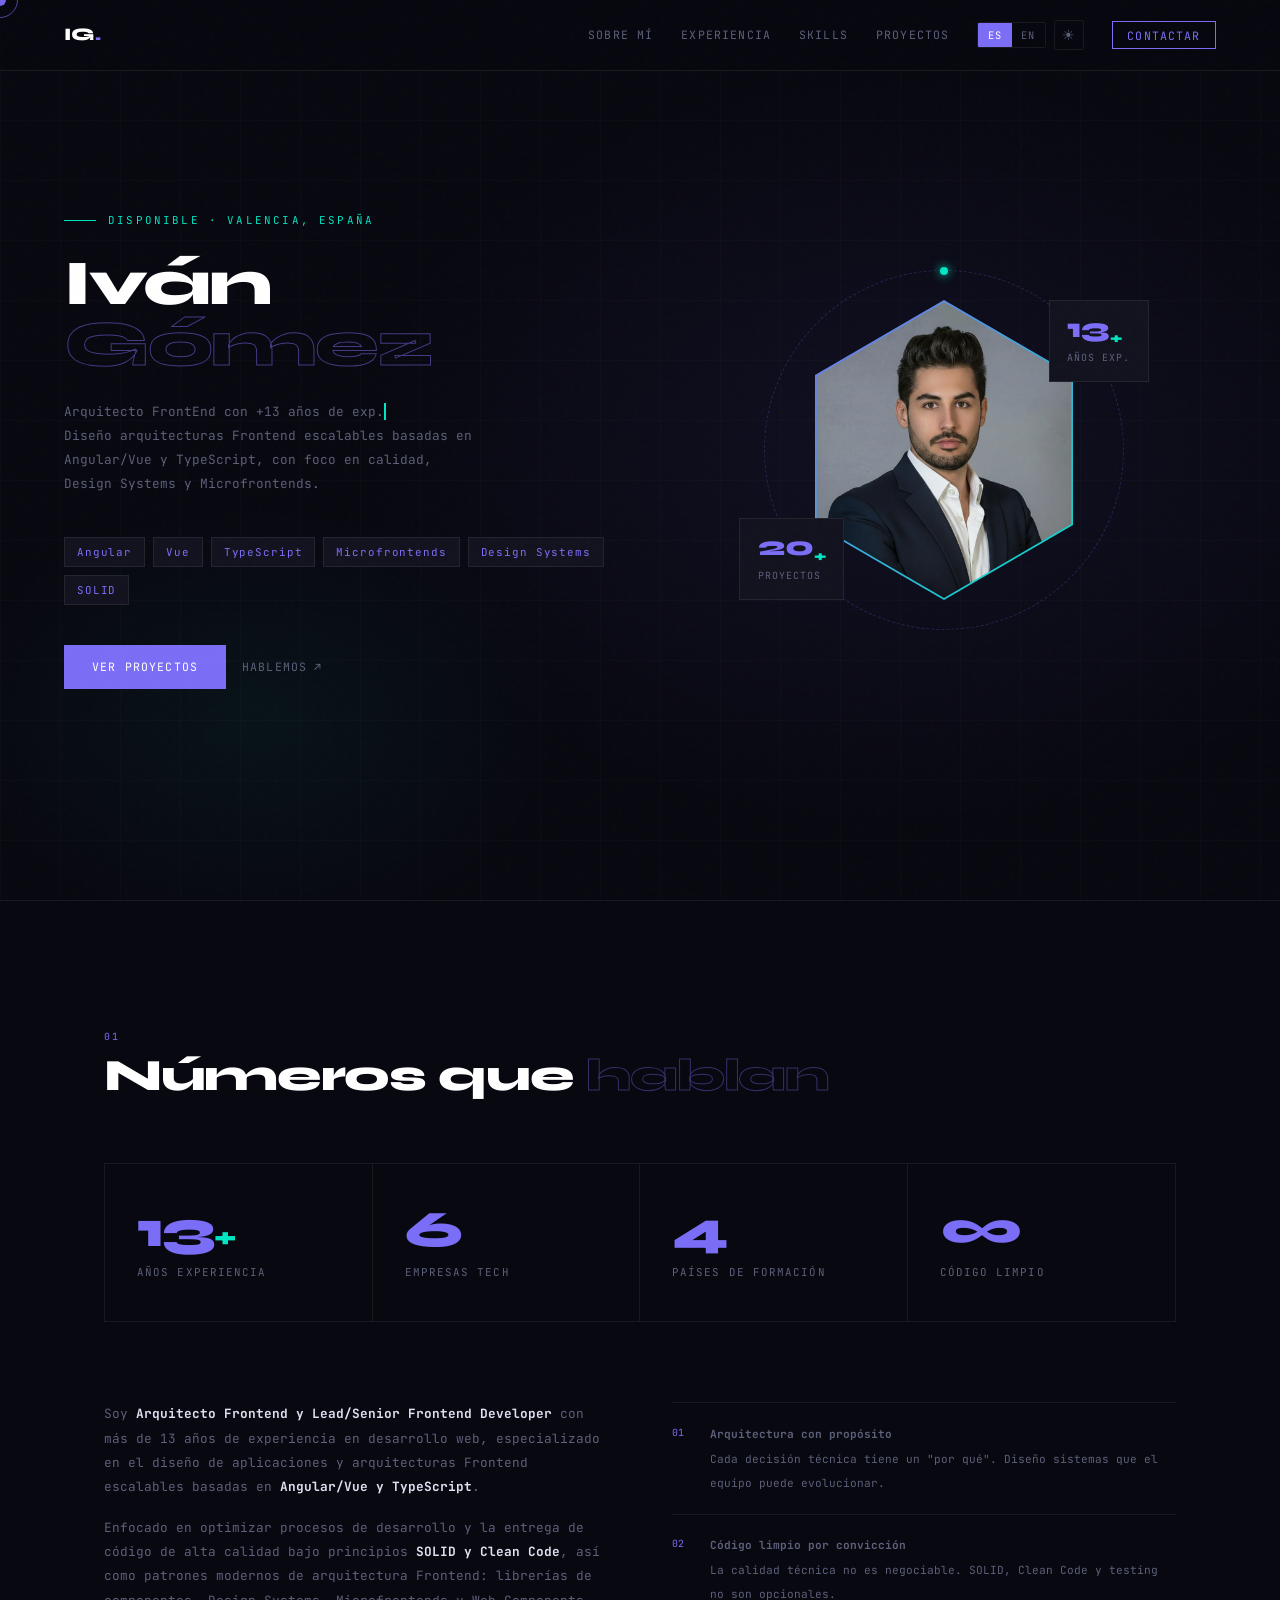
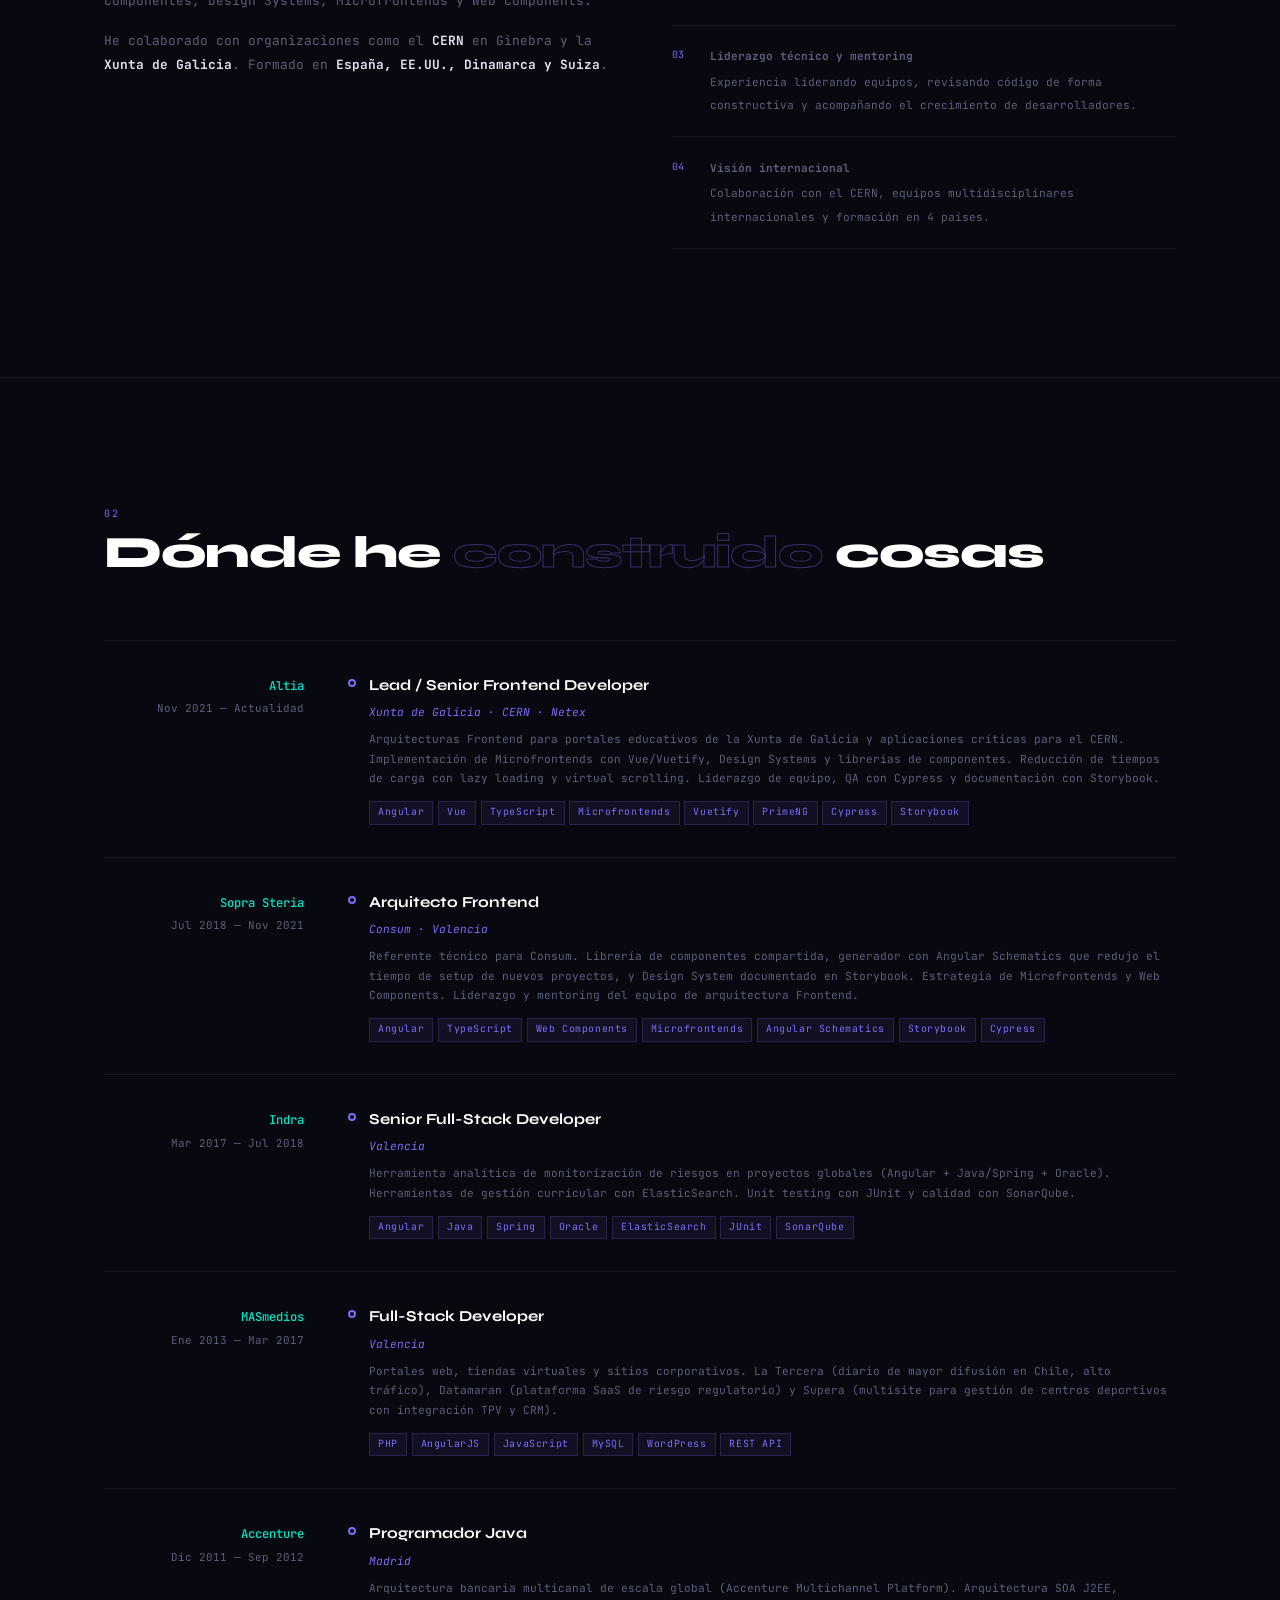
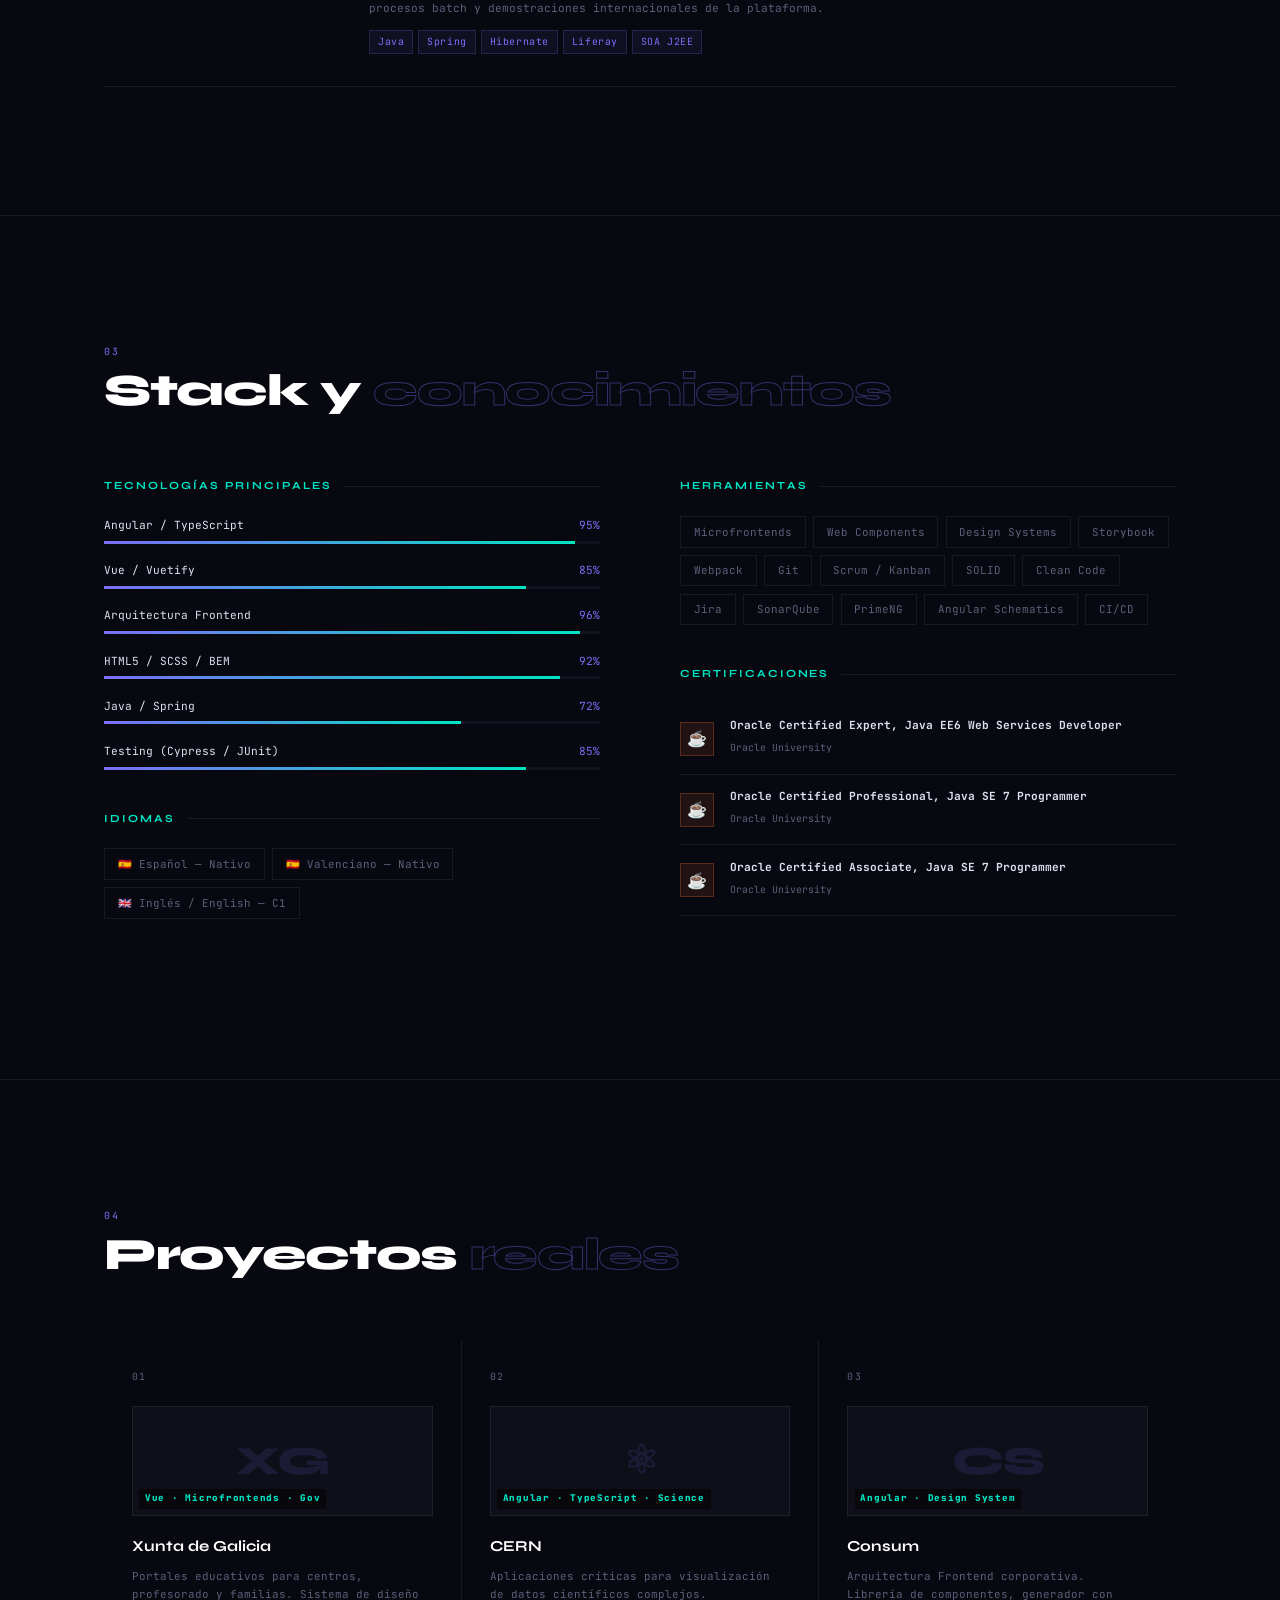
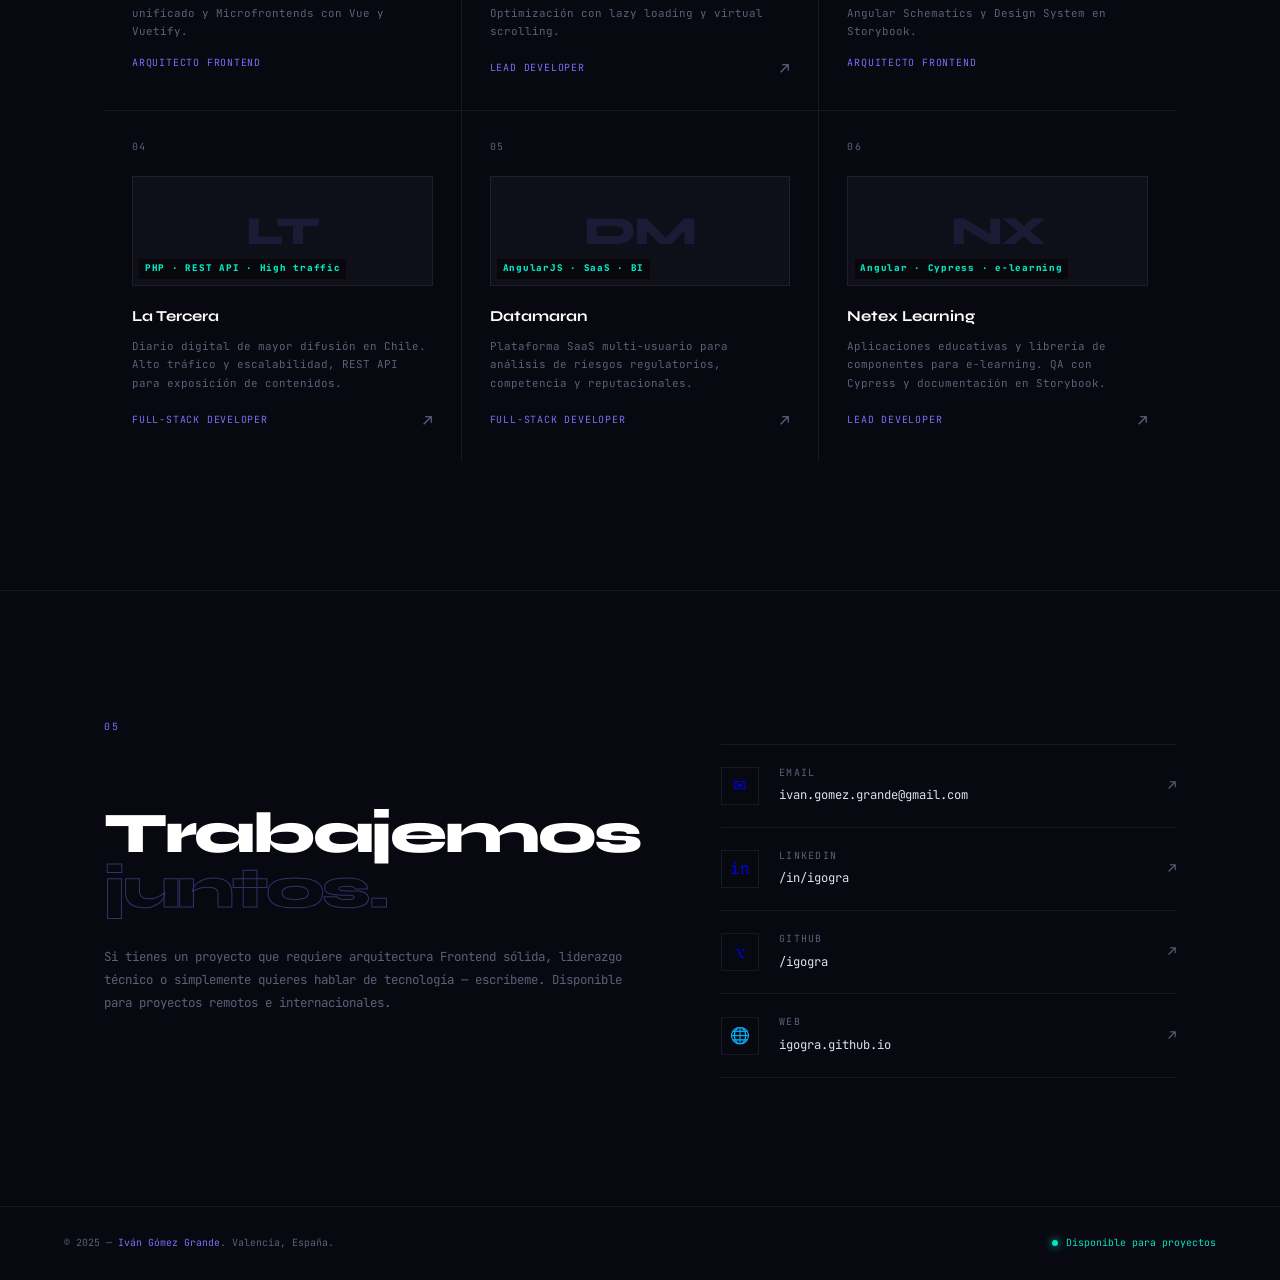
==== index-final.html @ 22bde929 "Anade nueva version" ====
<!DOCTYPE html>
<html lang="es">
<head>
<meta charset="UTF-8">
<meta name="viewport" content="width=device-width, initial-scale=1.0">
<title>Iván Gómez Grande — Arquitecto FrontEnd</title>
<link rel="preconnect" href="https://fonts.googleapis.com">
<link href="https://fonts.googleapis.com/css2?family=Syne:wght@400;600;700;800&family=JetBrains+Mono:wght@300;400;500&display=swap" rel="stylesheet">
<style>
/* ── VARIABLES ──────────────────────────────────── */
:root {
  --bg: #080810; --bg2: #0f0f1a; --surface: #13131f;
  --border: rgba(255,255,255,0.07);
  --accent: #7b6ef6; --accent2: #00e5c3;
  --text: #dde1f0; --muted: #5c607a; --bright: #ffffff;
  --nav-bg: rgba(8,8,16,0.8);
}
body.light {
  --bg: #f2f2f7; --bg2: #e8e8f0; --surface: #ffffff;
  --border: rgba(0,0,0,0.09);
  --accent: #5a4fcf; --accent2: #009e8c;
  --text: #1a1a2e; --muted: #8888aa; --bright: #0d0d1a;
  --nav-bg: rgba(242,242,247,0.9);
}

/* ── RESET ──────────────────────────────────────── */
*, *::before, *::after { box-sizing: border-box; margin: 0; padding: 0; }
html { scroll-behavior: smooth; }
body {
  background: var(--bg); color: var(--text);
  font-family: 'JetBrains Mono', monospace;
  font-size: 14px; line-height: 1.7;
  overflow-x: hidden; cursor: none;
  transition: background 0.35s ease, color 0.35s ease;
}

/* ── CURSOR ─────────────────────────────────────── */
.cursor {
  width: 12px; height: 12px; background: var(--accent);
  border-radius: 50%; position: fixed; top: 0; left: 0;
  pointer-events: none; z-index: 9999;
  transform: translate(-50%, -50%);
  transition: width 0.15s, height 0.15s, background 0.2s;
  mix-blend-mode: difference;
}
.cursor-ring {
  width: 36px; height: 36px;
  border: 1.5px solid rgba(123,110,246,0.6);
  border-radius: 50%; position: fixed; top: 0; left: 0;
  pointer-events: none; z-index: 9998;
  transform: translate(-50%, -50%);
  transition: width 0.2s, height 0.2s, border-color 0.2s;
}
@media (hover: none) {
  .cursor, .cursor-ring { display: none; }
  body { cursor: auto; }
}

/* ── NOISE OVERLAY ──────────────────────────────── */
body::before {
  content: ''; position: fixed; inset: 0; pointer-events: none; z-index: 500; opacity: 0.35;
  background-image: url("data:image/svg+xml,%3Csvg viewBox='0 0 200 200' xmlns='http://www.w3.org/2000/svg'%3E%3Cfilter id='n'%3E%3CfeTurbulence type='fractalNoise' baseFrequency='0.85' numOctaves='4' stitchTiles='stitch'/%3E%3C/filter%3E%3Crect width='100%25' height='100%25' filter='url(%23n)' opacity='0.04'/%3E%3C/svg%3E");
}
body.light::before { opacity: 0.1; }

/* ── NAV ────────────────────────────────────────── */
nav {
  position: fixed; top: 0; left: 0; right: 0; z-index: 200;
  display: flex; justify-content: space-between; align-items: center;
  padding: 1.25rem 4rem;
  backdrop-filter: blur(20px);
  border-bottom: 1px solid var(--border);
  background: var(--nav-bg);
  transition: background 0.35s;
}
.nav-logo {
  font-family: 'Syne', sans-serif; font-weight: 800;
  font-size: 1.1rem; color: var(--bright); text-decoration: none;
}
.nav-logo span { color: var(--accent); }
.nav-links {
  display: flex; gap: 1.75rem; list-style: none; align-items: center;
}
.nav-links a {
  color: var(--muted); text-decoration: none;
  font-size: 0.72rem; letter-spacing: 0.1em; text-transform: uppercase;
  transition: color 0.2s;
}
.nav-links a:hover { color: var(--accent2); }
.nav-cta {
  border: 1px solid var(--accent) !important;
  color: var(--accent) !important;
  padding: 0.35rem 0.9rem;
  transition: background 0.2s, color 0.2s !important;
}
.nav-cta:hover { background: var(--accent); color: var(--bg) !important; }

/* Lang + Theme controls */
.nav-controls { display: flex; align-items: center; gap: 0.5rem; }
.lang-switcher { display: flex; border: 1px solid var(--border); border-radius: 2px; overflow: hidden; }
.lang-btn {
  background: transparent; border: none;
  color: var(--muted); padding: 0.3rem 0.6rem;
  font-family: 'JetBrains Mono', monospace; font-size: 0.65rem;
  letter-spacing: 0.1em; cursor: none; text-transform: uppercase;
  transition: background 0.2s, color 0.2s;
}
.lang-btn.active { background: var(--accent); color: #fff; }
.lang-btn:not(.active):hover { background: var(--surface); color: var(--text); }
.theme-btn {
  background: transparent; border: 1px solid var(--border);
  color: var(--muted); width: 30px; height: 30px; border-radius: 2px;
  cursor: none; font-size: 0.85rem;
  display: flex; align-items: center; justify-content: center;
  transition: border-color 0.2s, color 0.2s, background 0.2s;
}
.theme-btn:hover { border-color: var(--accent); color: var(--accent); }

/* Mobile hamburger */
.hamburger {
  display: none; flex-direction: column; gap: 5px;
  background: none; border: none; cursor: none; padding: 4px;
}
.hamburger span {
  display: block; width: 22px; height: 2px;
  background: var(--text); transition: transform 0.3s, opacity 0.3s;
}
.hamburger.open span:nth-child(1) { transform: translateY(7px) rotate(45deg); }
.hamburger.open span:nth-child(2) { opacity: 0; }
.hamburger.open span:nth-child(3) { transform: translateY(-7px) rotate(-45deg); }

/* Mobile nav drawer */
.mobile-nav {
  display: none; position: fixed;
  top: 61px; left: 0; right: 0;
  background: var(--bg); border-bottom: 1px solid var(--border);
  padding: 1.5rem; flex-direction: column; gap: 0;
  z-index: 199; backdrop-filter: blur(20px);
  transition: background 0.35s;
}
.mobile-nav.open { display: flex; }
.mobile-nav a {
  color: var(--text); text-decoration: none;
  font-size: 0.8rem; letter-spacing: 0.1em; text-transform: uppercase;
  padding: 1rem 0; border-bottom: 1px solid var(--border);
  display: flex; justify-content: space-between;
}
.mobile-nav a::after { content: '→'; color: var(--accent); }
.mobile-nav-foot { display: flex; gap: 0.75rem; align-items: center; padding-top: 1rem; }

/* ── i18n ───────────────────────────────────────── */
[data-lang] { display: none; }
[data-lang].active { display: inline; }
[data-lang-block] { display: none; }
[data-lang-block].active { display: block; }

/* ── HERO ───────────────────────────────────────── */
#home {
  min-height: 100vh; display: flex; align-items: center;
  padding: 0 4rem; position: relative; overflow: hidden;
}
.hero-bg {
  position: absolute; inset: 0;
  background:
    radial-gradient(ellipse 60% 60% at 70% 50%, rgba(123,110,246,0.08) 0%, transparent 70%),
    radial-gradient(ellipse 40% 40% at 20% 80%, rgba(0,229,195,0.05) 0%, transparent 60%);
  transition: background 0.35s;
}
body.light .hero-bg {
  background:
    radial-gradient(ellipse 60% 60% at 70% 50%, rgba(90,79,207,0.07) 0%, transparent 70%),
    radial-gradient(ellipse 40% 40% at 20% 80%, rgba(0,158,140,0.05) 0%, transparent 60%);
}
.hero-grid-lines {
  position: absolute; inset: 0;
  background-image:
    linear-gradient(rgba(255,255,255,0.015) 1px, transparent 1px),
    linear-gradient(90deg, rgba(255,255,255,0.015) 1px, transparent 1px);
  background-size: 60px 60px;
}
body.light .hero-grid-lines {
  background-image:
    linear-gradient(rgba(0,0,0,0.04) 1px, transparent 1px),
    linear-gradient(90deg, rgba(0,0,0,0.04) 1px, transparent 1px);
}
.hero-grid {
  display: grid; grid-template-columns: 1fr 1fr;
  gap: 4rem; align-items: center;
  max-width: 1200px; margin: 0 auto; width: 100%;
  position: relative; z-index: 1;
}
.hero-label {
  font-size: 0.68rem; letter-spacing: 0.2em; text-transform: uppercase;
  color: var(--accent2); margin-bottom: 1.5rem;
  display: flex; align-items: center; gap: 0.75rem;
}
.hero-label::before { content: ''; width: 2rem; height: 1px; background: var(--accent2); }
.hero-title {
  font-family: 'Syne', sans-serif; font-weight: 800;
  font-size: clamp(3rem, 5vw, 5rem);
  line-height: 0.95; color: var(--bright);
  letter-spacing: -0.03em; margin-bottom: 1.5rem;
}
.hero-title .outline {
  display: block; color: transparent;
  -webkit-text-stroke: 1px rgba(123,110,246,0.5);
}
body.light .hero-title .outline { -webkit-text-stroke: 1px rgba(90,79,207,0.4); }
.hero-desc {
  color: var(--muted); font-size: 0.8rem;
  max-width: 420px; line-height: 1.9; margin-bottom: 2.5rem;
}
.hero-tags { display: flex; flex-wrap: wrap; gap: 0.5rem; margin-bottom: 2.5rem; }
.tag {
  background: var(--surface); border: 1px solid var(--border);
  color: var(--accent); padding: 0.3rem 0.75rem;
  font-size: 0.68rem; letter-spacing: 0.08em;
  transition: background 0.35s, border-color 0.35s;
}
.hero-actions { display: flex; gap: 1rem; align-items: center; }
.btn-primary {
  background: var(--accent); color: #fff;
  padding: 0.75rem 1.75rem;
  font-family: 'JetBrains Mono', monospace; font-size: 0.72rem;
  letter-spacing: 0.1em; text-transform: uppercase;
  border: none; cursor: none; text-decoration: none;
  display: inline-block; transition: background 0.2s, transform 0.15s;
}
.btn-primary:hover { background: var(--accent2); transform: translateY(-2px); }
.btn-ghost {
  color: var(--muted); font-size: 0.72rem; text-decoration: none;
  letter-spacing: 0.1em; text-transform: uppercase;
  display: flex; align-items: center; gap: 0.4rem;
  transition: color 0.2s;
}
.btn-ghost::after { content: '↗'; }
.btn-ghost:hover { color: var(--text); }

/* Hero photo */
.hero-visual { position: relative; display: flex; justify-content: center; align-items: center; }
.hero-photo-wrap { position: relative; width: 300px; height: 300px; }
.hex-clip {
  width: 100%; height: 100%;
  clip-path: polygon(50% 0%, 93% 25%, 93% 75%, 50% 100%, 7% 75%, 7% 25%);
  background: linear-gradient(135deg, var(--accent), var(--accent2)); padding: 2px;
}
.hex-inner {
  width: 100%; height: 100%;
  clip-path: polygon(50% 0%, 93% 25%, 93% 75%, 50% 100%, 7% 75%, 7% 25%);
  overflow: hidden;
}
.hex-inner img { width: 100%; height: 100%; object-fit: cover; object-position: top center; }
.hero-orbit {
  position: absolute; inset: -30px;
  border: 1px dashed rgba(123,110,246,0.25); border-radius: 50%;
  animation: spin 20s linear infinite;
}
.hero-orbit-dot {
  position: absolute; width: 8px; height: 8px;
  background: var(--accent2); border-radius: 50%;
  top: -4px; left: 50%; transform: translateX(-50%);
  box-shadow: 0 0 10px var(--accent2);
}
.stats-float {
  position: absolute; background: var(--surface);
  border: 1px solid var(--border); padding: 0.9rem 1.1rem;
  backdrop-filter: blur(10px); transition: background 0.35s, border-color 0.35s;
}
.stats-float.tr { top: 0; right: -55px; }
.stats-float.bl { bottom: 0; left: -55px; }
.stats-float .num {
  font-family: 'Syne', sans-serif; font-size: 1.7rem;
  font-weight: 800; color: var(--accent); line-height: 1;
}
.stats-float .num sub { font-size: 1rem; color: var(--accent2); }
.stats-float .lbl {
  font-size: 0.62rem; color: var(--muted);
  text-transform: uppercase; letter-spacing: 0.1em; margin-top: 0.2rem;
}

/* ── SECTIONS ───────────────────────────────────── */
.section-wrap { padding: 8rem 4rem; max-width: 1200px; margin: 0 auto; }
.section-border { border-top: 1px solid var(--border); }
.section-label {
  font-size: 0.62rem; letter-spacing: 0.25em;
  text-transform: uppercase; color: var(--accent); margin-bottom: 0.5rem;
}
.section-title {
  font-family: 'Syne', sans-serif;
  font-size: clamp(1.8rem, 4vw, 2.8rem);
  font-weight: 800; color: var(--bright);
  letter-spacing: -0.03em; line-height: 1; margin-bottom: 4rem;
}
.section-title em {
  font-style: normal; color: transparent;
  -webkit-text-stroke: 1px rgba(123,110,246,0.4);
}
body.light .section-title em { -webkit-text-stroke: 1px rgba(90,79,207,0.35); }

/* ── STATS ROW ──────────────────────────────────── */
.stats-grid {
  display: grid; grid-template-columns: repeat(4,1fr);
  border: 1px solid var(--border); margin-bottom: 5rem;
}
.stat-cell {
  padding: 2.5rem 2rem; border-right: 1px solid var(--border);
  position: relative; overflow: hidden; transition: background 0.2s;
}
.stat-cell:last-child { border-right: none; }
.stat-cell::after {
  content: ''; position: absolute;
  bottom: 0; left: 0; right: 0; height: 2px;
  background: linear-gradient(90deg, var(--accent), var(--accent2));
  transform: scaleX(0); transform-origin: left; transition: transform 0.4s;
}
.stat-cell:hover { background: var(--surface); }
.stat-cell:hover::after { transform: scaleX(1); }
.stat-num {
  font-family: 'Syne', sans-serif; font-size: 3.2rem;
  font-weight: 800; color: var(--accent); line-height: 1; letter-spacing: -0.04em;
}
.stat-num sub { font-size: 1.8rem; color: var(--accent2); vertical-align: baseline; }
.stat-desc { font-size: 0.68rem; color: var(--muted); text-transform: uppercase; letter-spacing: 0.1em; margin-top: 0.5rem; }

/* ── ABOUT ──────────────────────────────────────── */
.about-grid { display: grid; grid-template-columns: 1fr 1fr; gap: 4rem; }
.about-text { color: var(--muted); line-height: 1.9; font-size: 0.8rem; }
.about-text strong { color: var(--text); }
.about-text p { margin-bottom: 1rem; }
.values-list { display: flex; flex-direction: column; }
.value-item {
  display: flex; gap: 1rem; padding: 1.2rem 0;
  border-bottom: 1px solid var(--border);
}
.value-item:first-child { border-top: 1px solid var(--border); }
.value-num { font-size: 0.62rem; color: var(--accent); min-width: 22px; padding-top: 2px; }
.value-content strong { display: block; color: var(--text); font-size: 0.78rem; margin-bottom: 0.2rem; }
.value-content span { color: var(--muted); font-size: 0.7rem; line-height: 1.6; }

/* ── TIMELINE ───────────────────────────────────── */
.timeline { display: flex; flex-direction: column; }
.timeline-item {
  display: grid; grid-template-columns: 200px 1px 1fr;
  gap: 0 2rem; padding: 2rem 0; border-bottom: 1px solid var(--border);
}
.timeline-item:first-child { border-top: 1px solid var(--border); }
.tl-date { font-size: 0.68rem; color: var(--muted); text-align: right; padding-top: 3px; }
.tl-date .company { display: block; color: var(--accent2); font-size: 0.76rem; font-weight: 500; margin-bottom: 0.2rem; }
.tl-sep { background: var(--border); position: relative; margin: 0 1rem; }
.tl-sep::before {
  content: ''; width: 8px; height: 8px;
  background: var(--bg); border: 2px solid var(--accent); border-radius: 50%;
  position: absolute; top: 6px; left: 50%; transform: translateX(-50%);
}
.tl-role { font-family: 'Syne', sans-serif; font-size: 0.95rem; font-weight: 700; color: var(--bright); margin-bottom: 0.3rem; }
.tl-sub { font-size: 0.7rem; color: var(--accent); margin-bottom: 0.5rem; font-style: italic; }
.tl-desc { font-size: 0.7rem; color: var(--muted); line-height: 1.75; }
.tl-tech { display: flex; flex-wrap: wrap; gap: 0.3rem; margin-top: 0.75rem; }
.tl-tag {
  background: rgba(123,110,246,0.08); border: 1px solid rgba(123,110,246,0.2);
  color: var(--accent); padding: 0.15rem 0.5rem;
  font-size: 0.62rem; letter-spacing: 0.06em;
}
body.light .tl-tag { background: rgba(90,79,207,0.06); border-color: rgba(90,79,207,0.2); }

/* ── SKILLS ─────────────────────────────────────── */
.skills-layout { display: grid; grid-template-columns: 1fr 1fr; gap: 5rem; }
.skill-cat {
  font-family: 'Syne', sans-serif; font-size: 0.68rem; font-weight: 700;
  color: var(--accent2); letter-spacing: 0.18em; text-transform: uppercase;
  margin-bottom: 1.25rem; display: flex; align-items: center; gap: 0.75rem;
}
.skill-cat::after { content: ''; flex: 1; height: 1px; background: var(--border); }
.skill-bar-list { display: flex; flex-direction: column; gap: 1.1rem; margin-bottom: 2.5rem; }
.skill-row-head { display: flex; justify-content: space-between; margin-bottom: 0.35rem; font-size: 0.7rem; }
.skill-row-head .nm { color: var(--text); }
.skill-row-head .pc { color: var(--accent); }
.skill-track { height: 3px; background: var(--surface); }
.skill-fill {
  height: 100%; background: linear-gradient(90deg, var(--accent), var(--accent2));
  transform-origin: left; animation: growBar 1.2s ease both;
}
@keyframes growBar { from { transform: scaleX(0); } to { transform: scaleX(1); } }
.chips { display: flex; flex-wrap: wrap; gap: 0.45rem; margin-bottom: 2rem; }
.chip {
  border: 1px solid var(--border); color: var(--muted);
  padding: 0.35rem 0.8rem; font-size: 0.68rem;
  cursor: default; transition: border-color 0.2s, color 0.2s, background 0.2s;
}
.chip:hover { border-color: var(--accent); color: var(--accent); background: rgba(123,110,246,0.05); }
.certs-list { display: flex; flex-direction: column; }
.cert-item { display: flex; align-items: center; gap: 1rem; padding: 0.9rem 0; border-bottom: 1px solid var(--border); }
.cert-icon {
  width: 34px; height: 34px; flex-shrink: 0;
  background: rgba(255,120,50,0.1); border: 1px solid rgba(255,120,50,0.25);
  display: flex; align-items: center; justify-content: center; font-size: 1rem;
}
.cert-text strong { display: block; color: var(--text); font-size: 0.7rem; line-height: 1.4; margin-bottom: 0.1rem; }
.cert-text span { color: var(--muted); font-size: 0.62rem; }

/* ── PROJECTS ───────────────────────────────────── */
.projects-grid { display: grid; grid-template-columns: repeat(3,1fr); gap: 1px; background: var(--border); }
.project-card {
  background: var(--bg); padding: 1.75rem;
  position: relative; overflow: hidden; transition: background 0.2s;
  cursor: default;
}
.project-card::before {
  content: ''; position: absolute;
  top: 0; left: 0; right: 0; height: 2px;
  background: linear-gradient(90deg, var(--accent), var(--accent2));
  transform: scaleX(0); transform-origin: left; transition: transform 0.4s;
}
.project-card:hover { background: var(--surface); }
.project-card:hover::before { transform: scaleX(1); }
.project-num { font-size: 0.62rem; color: var(--muted); letter-spacing: 0.15em; margin-bottom: 1.25rem; }
.project-thumb {
  width: 100%; height: 110px;
  background: var(--bg2); border: 1px solid var(--border);
  margin-bottom: 1.1rem; position: relative; overflow: hidden;
  display: flex; align-items: center; justify-content: center;
  font-family: 'Syne', sans-serif; font-size: 2.5rem;
  font-weight: 800; color: rgba(123,110,246,0.12); letter-spacing: -0.05em;
  transition: background 0.35s, border-color 0.35s;
}
body.light .project-thumb { color: rgba(90,79,207,0.1); }
.project-thumb .plabel {
  position: absolute; bottom: 0.4rem; left: 0.4rem;
  font-family: 'JetBrains Mono', monospace; font-size: 0.58rem;
  color: var(--accent2); background: rgba(0,0,0,0.55); padding: 0.12rem 0.35rem;
  letter-spacing: 0.08em;
}
body.light .project-thumb .plabel { background: rgba(0,0,0,0.15); }
.project-name { font-family: 'Syne', sans-serif; font-weight: 700; font-size: 0.95rem; color: var(--bright); margin-bottom: 0.45rem; }
.project-desc { font-size: 0.68rem; color: var(--muted); line-height: 1.7; margin-bottom: 0.9rem; }
.project-foot { display: flex; justify-content: space-between; align-items: center; }
.project-role { font-size: 0.62rem; color: var(--accent); text-transform: uppercase; letter-spacing: 0.08em; }
.project-link { color: var(--muted); text-decoration: none; font-size: 1rem; transition: color 0.2s; }
.project-link:hover { color: var(--accent2); }

/* ── CONTACT ────────────────────────────────────── */
.contact-layout { display: grid; grid-template-columns: 1fr 1fr; gap: 5rem; align-items: center; }
.contact-big {
  font-family: 'Syne', sans-serif;
  font-size: clamp(2.2rem, 4.5vw, 3.8rem);
  font-weight: 800; color: var(--bright);
  letter-spacing: -0.04em; line-height: 0.95; margin-bottom: 1.75rem;
}
.contact-big em {
  font-style: normal; color: transparent; display: block;
  -webkit-text-stroke: 1px rgba(123,110,246,0.4);
}
body.light .contact-big em { -webkit-text-stroke: 1px rgba(90,79,207,0.35); }
.contact-sub { color: var(--muted); font-size: 0.78rem; line-height: 1.85; }
.channels { display: flex; flex-direction: column; }
.channel {
  display: flex; align-items: center; gap: 1.25rem;
  padding: 1.25rem 0; border-bottom: 1px solid var(--border);
  text-decoration: none; transition: padding-left 0.25s;
}
.channel:first-child { border-top: 1px solid var(--border); }
.channel:hover { padding-left: 0.5rem; }
.channel-icon {
  width: 38px; height: 38px; flex-shrink: 0;
  border: 1px solid var(--border);
  display: flex; align-items: center; justify-content: center;
  font-size: 1rem; transition: border-color 0.2s, background 0.2s;
}
.channel:hover .channel-icon { border-color: var(--accent); background: rgba(123,110,246,0.08); }
.channel-label { display: block; font-size: 0.62rem; color: var(--muted); text-transform: uppercase; letter-spacing: 0.13em; margin-bottom: 0.1rem; }
.channel-value { color: var(--text); font-size: 0.76rem; }
.channel-arrow { margin-left: auto; color: var(--muted); transition: color 0.2s, transform 0.2s; }
.channel:hover .channel-arrow { color: var(--accent2); transform: translate(3px,-3px); }

/* ── FOOTER ─────────────────────────────────────── */
footer {
  border-top: 1px solid var(--border); padding: 1.75rem 4rem;
  display: flex; justify-content: space-between; align-items: center;
  transition: background 0.35s;
}
.footer-copy { font-size: 0.62rem; color: var(--muted); }
.footer-copy span { color: var(--accent); }
.footer-status { display: flex; align-items: center; gap: 0.5rem; font-size: 0.62rem; color: var(--accent2); }
.status-dot {
  width: 6px; height: 6px; background: var(--accent2);
  border-radius: 50%; box-shadow: 0 0 8px var(--accent2);
  animation: pulse 2s ease-in-out infinite;
}

/* ── ANIMATIONS ─────────────────────────────────── */
@keyframes spin { to { transform: rotate(360deg); } }
@keyframes pulse { 0%,100% { opacity:1; } 50% { opacity:0.3; } }
@keyframes fadeUp { from { opacity:0; transform:translateY(28px); } to { opacity:1; transform:translateY(0); } }
.hero-left > * { animation: fadeUp 0.7s ease both; }
.hero-left > *:nth-child(1) { animation-delay:0.1s; }
.hero-left > *:nth-child(2) { animation-delay:0.2s; }
.hero-left > *:nth-child(3) { animation-delay:0.3s; }
.hero-left > *:nth-child(4) { animation-delay:0.4s; }
.hero-left > *:nth-child(5) { animation-delay:0.5s; }
.reveal { opacity:0; transform:translateY(20px); transition:opacity 0.55s ease, transform 0.55s ease; }
.reveal.visible { opacity:1; transform:translateY(0); }
.typewriter { border-right:2px solid var(--accent2); animation:blink 0.7s step-end infinite; }
@keyframes blink { 50% { border-color:transparent; } }
::-webkit-scrollbar { width:4px; }
::-webkit-scrollbar-track { background:var(--bg); }
::-webkit-scrollbar-thumb { background:var(--accent); }

/* ── RESPONSIVE ─────────────────────────────────── */
@media (max-width: 1100px) {
  nav { padding: 1.1rem 2rem; }
  .section-wrap { padding: 6rem 2rem; }
  .hero-grid { grid-template-columns: 1fr; text-align: center; }
  .hero-left { display:flex; flex-direction:column; align-items:center; }
  .hero-label::before { display:none; }
  .hero-desc { max-width:100%; }
  .hero-visual { order:-1; }
  .hero-photo-wrap { width:240px; height:240px; }
  .stats-float.tr { top:-10px; right:-15px; }
  .stats-float.bl { bottom:-10px; left:-15px; }
  #home { padding: 6rem 2rem 2rem; }
  .about-grid { grid-template-columns:1fr; gap:2.5rem; }
  .skills-layout { grid-template-columns:1fr; gap:3rem; }
  .contact-layout { grid-template-columns:1fr; gap:3rem; }
  .projects-grid { grid-template-columns:repeat(2,1fr); }
}
@media (max-width: 768px) {
  nav { padding:1rem 1.25rem; }
  .nav-links { display:none; }
  .hamburger { display:flex; }
  #home { padding:5rem 1.25rem 2rem; }
  .section-wrap { padding:4rem 1.25rem; }
  .stats-grid { grid-template-columns:repeat(2,1fr); }
  .stat-cell:nth-child(2) { border-right:none; }
  .stat-cell:nth-child(3) { border-top:1px solid var(--border); }
  .stats-float { display:none; }
  .hero-orbit { display:none; }
  .hero-photo-wrap { width:190px; height:190px; }
  .timeline-item { grid-template-columns:1fr; }
  .tl-date { text-align:left; border-bottom:1px solid var(--border); padding-bottom:0.5rem; margin-bottom:0.5rem; }
  .tl-sep { display:none; }
  .projects-grid { grid-template-columns:1fr; }
  footer { flex-direction:column; gap:0.75rem; text-align:center; padding:1.5rem 1.25rem; }
  .contact-big { font-size:2rem; }
  .section-title { margin-bottom:2.5rem; }
}
</style>
</head>
<body>

<div class="cursor" id="cursor"></div>
<div class="cursor-ring" id="cursorRing"></div>

<nav>
  <a href="#home" class="nav-logo">IG<span>.</span></a>
  <ul class="nav-links">
    <li><a href="#sobre-mi"><span data-lang="es" class="active">Sobre mí</span><span data-lang="en">About</span></a></li>
    <li><a href="#experiencia"><span data-lang="es" class="active">Experiencia</span><span data-lang="en">Experience</span></a></li>
    <li><a href="#aptitudes">Skills</a></li>
    <li><a href="#proyectos"><span data-lang="es" class="active">Proyectos</span><span data-lang="en">Projects</span></a></li>
    <li>
      <div class="nav-controls">
        <div class="lang-switcher">
          <button class="lang-btn active" onclick="setLang('es')">ES</button>
          <button class="lang-btn" onclick="setLang('en')">EN</button>
        </div>
        <button class="theme-btn" id="themeBtn" onclick="toggleTheme()" title="Toggle theme">☀</button>
      </div>
    </li>
    <li><a href="#contacto" class="nav-cta"><span data-lang="es" class="active">Contactar</span><span data-lang="en">Contact</span></a></li>
  </ul>
  <button class="hamburger" id="hamburger" onclick="toggleMobileMenu()">
    <span></span><span></span><span></span>
  </button>
</nav>

<div class="mobile-nav" id="mobileNav">
  <a href="#sobre-mi" onclick="closeMobile()"><span data-lang="es" class="active">Sobre mí</span><span data-lang="en">About</span></a>
  <a href="#experiencia" onclick="closeMobile()"><span data-lang="es" class="active">Experiencia</span><span data-lang="en">Experience</span></a>
  <a href="#aptitudes" onclick="closeMobile()">Skills</a>
  <a href="#proyectos" onclick="closeMobile()"><span data-lang="es" class="active">Proyectos</span><span data-lang="en">Projects</span></a>
  <a href="#contacto" onclick="closeMobile()"><span data-lang="es" class="active">Contactar</span><span data-lang="en">Contact</span></a>
  <div class="mobile-nav-foot">
    <div class="lang-switcher">
      <button class="lang-btn active" onclick="setLang('es')">ES</button>
      <button class="lang-btn" onclick="setLang('en')">EN</button>
    </div>
    <button class="theme-btn" onclick="toggleTheme()">☀</button>
  </div>
</div>

<!-- HERO -->
<section id="home">
  <div class="hero-bg"></div>
  <div class="hero-grid-lines"></div>
  <div class="hero-grid">
    <div class="hero-left">
      <div class="hero-label">
        <span data-lang="es" class="active">Disponible · Valencia, España</span>
        <span data-lang="en">Available · Valencia, Spain</span>
      </div>
      <h1 class="hero-title">
        Iván<br><span class="outline">Gómez</span>
      </h1>
      <p class="hero-desc">
        <span data-lang="es" class="active">Arquitecto FrontEnd</span><span data-lang="en">Frontend Architect</span>&nbsp;<span class="typewriter" id="typewriter"></span><br>
        <span data-lang="es" class="active">Diseño arquitecturas Frontend escalables basadas en Angular/Vue y TypeScript, con foco en calidad, Design Systems y Microfrontends.</span>
        <span data-lang="en">I design scalable Frontend architectures based on Angular/Vue and TypeScript, focused on quality, Design Systems and Microfrontends.</span>
      </p>
      <div class="hero-tags">
        <span class="tag">Angular</span><span class="tag">Vue</span><span class="tag">TypeScript</span>
        <span class="tag">Microfrontends</span><span class="tag">Design Systems</span><span class="tag">SOLID</span>
      </div>
      <div class="hero-actions">
        <a href="#proyectos" class="btn-primary"><span data-lang="es" class="active">Ver proyectos</span><span data-lang="en">View projects</span></a>
        <a href="#contacto" class="btn-ghost"><span data-lang="es" class="active">Hablemos</span><span data-lang="en">Let's talk</span></a>
      </div>
    </div>
    <div class="hero-visual">
      <div class="hero-photo-wrap">
        <div class="hero-orbit"><div class="hero-orbit-dot"></div></div>
        <div class="hex-clip"><div class="hex-inner"><img src="[data-uri]" alt="Iván Gómez Grande"></div></div>
        <div class="stats-float tr"><div class="num">13<sub>+</sub></div><div class="lbl"><span data-lang="es" class="active">Años exp.</span><span data-lang="en">Years exp.</span></div></div>
        <div class="stats-float bl"><div class="num">20<sub>+</sub></div><div class="lbl"><span data-lang="es" class="active">Proyectos</span><span data-lang="en">Projects</span></div></div>
      </div>
    </div>
  </div>
</section>

<!-- SOBRE MÍ -->
<section id="sobre-mi" class="section-border">
<div class="section-wrap">
  <div class="section-label">01</div>
  <div class="section-title"><span data-lang="es" class="active">Números que <em>hablan</em></span><span data-lang="en">Numbers that <em>speak</em></span></div>
  <div class="stats-grid reveal">
    <div class="stat-cell"><div class="stat-num">13<sub>+</sub></div><div class="stat-desc"><span data-lang="es" class="active">Años experiencia</span><span data-lang="en">Years experience</span></div></div>
    <div class="stat-cell"><div class="stat-num">6</div><div class="stat-desc"><span data-lang="es" class="active">Empresas tech</span><span data-lang="en">Tech companies</span></div></div>
    <div class="stat-cell"><div class="stat-num">4</div><div class="stat-desc"><span data-lang="es" class="active">Países de formación</span><span data-lang="en">Countries studied in</span></div></div>
    <div class="stat-cell"><div class="stat-num">∞</div><div class="stat-desc"><span data-lang="es" class="active">Código limpio</span><span data-lang="en">Clean code</span></div></div>
  </div>
  <div class="about-grid reveal">
    <div class="about-text">
      <div data-lang-block="es" class="active">
        <p>Soy <strong>Arquitecto Frontend y Lead/Senior Frontend Developer</strong> con más de 13 años de experiencia en desarrollo web, especializado en el diseño de aplicaciones y arquitecturas Frontend escalables basadas en <strong>Angular/Vue y TypeScript</strong>.</p>
        <p>Enfocado en optimizar procesos de desarrollo y la entrega de código de alta calidad bajo principios <strong>SOLID y Clean Code</strong>, así como patrones modernos de arquitectura Frontend: librerías de componentes, Design Systems, Microfrontends y Web Components.</p>
        <p>He colaborado con organizaciones como el <strong>CERN</strong> en Ginebra y la <strong>Xunta de Galicia</strong>. Formado en <strong>España, EE.UU., Dinamarca y Suiza</strong>.</p>
      </div>
      <div data-lang-block="en">
        <p>I am a <strong>Frontend Architect and Lead/Senior Frontend Developer</strong> with over 13 years of experience, specializing in scalable Frontend architectures based on <strong>Angular/Vue and TypeScript</strong>.</p>
        <p>Focused on delivering high-quality code following <strong>SOLID and Clean Code principles</strong>, with modern Frontend patterns: component libraries, Design Systems, Microfrontends and Web Components.</p>
        <p>I have collaborated with organizations like <strong>CERN</strong> in Geneva and the <strong>Galician Regional Government</strong>. Educated in <strong>Spain, USA, Denmark and Switzerland</strong>.</p>
      </div>
    </div>
    <div class="values-list">
      <div class="value-item"><div class="value-num">01</div><div class="value-content"><strong><span data-lang="es" class="active">Arquitectura con propósito</span><span data-lang="en">Architecture with purpose</span></strong><span><span data-lang="es" class="active">Cada decisión técnica tiene un "por qué". Diseño sistemas que el equipo puede evolucionar.</span><span data-lang="en">Every technical decision has a "why". I design systems teams can understand and evolve.</span></span></div></div>
      <div class="value-item"><div class="value-num">02</div><div class="value-content"><strong><span data-lang="es" class="active">Código limpio por convicción</span><span data-lang="en">Clean code by conviction</span></strong><span><span data-lang="es" class="active">La calidad técnica no es negociable. SOLID, Clean Code y testing no son opcionales.</span><span data-lang="en">Technical quality is non-negotiable. SOLID, Clean Code and testing are not optional.</span></span></div></div>
      <div class="value-item"><div class="value-num">03</div><div class="value-content"><strong><span data-lang="es" class="active">Liderazgo técnico y mentoring</span><span data-lang="en">Technical leadership & mentoring</span></strong><span><span data-lang="es" class="active">Experiencia liderando equipos, revisando código de forma constructiva y acompañando el crecimiento de desarrolladores.</span><span data-lang="en">Experience leading teams, conducting constructive code reviews, and fostering developer growth.</span></span></div></div>
      <div class="value-item"><div class="value-num">04</div><div class="value-content"><strong><span data-lang="es" class="active">Visión internacional</span><span data-lang="en">International mindset</span></strong><span><span data-lang="es" class="active">Colaboración con el CERN, equipos multidisciplinares internacionales y formación en 4 países.</span><span data-lang="en">Collaboration with CERN, international cross-functional teams and education in 4 countries.</span></span></div></div>
    </div>
  </div>
</div>
</section>

<!-- EXPERIENCIA -->
<section id="experiencia" class="section-border">
<div class="section-wrap">
  <div class="section-label">02</div>
  <div class="section-title"><span data-lang="es" class="active">Dónde he <em>construido</em> cosas</span><span data-lang="en">Where I've <em>built</em> things</span></div>
  <div class="timeline">
    <div class="timeline-item reveal">
      <div class="tl-date"><span class="company">Altia</span>Nov 2021 — <span data-lang="es" class="active">Actualidad</span><span data-lang="en">Present</span></div>
      <div class="tl-sep"></div>
      <div class="tl-content">
        <div class="tl-role">Lead / Senior Frontend Developer</div>
        <div class="tl-sub">Xunta de Galicia · CERN · Netex</div>
        <div class="tl-desc">
          <div data-lang-block="es" class="active">Arquitecturas Frontend para portales educativos de la Xunta de Galicia y aplicaciones críticas para el CERN. Implementación de Microfrontends con Vue/Vuetify, Design Systems y librerías de componentes. Reducción de tiempos de carga con lazy loading y virtual scrolling. Liderazgo de equipo, QA con Cypress y documentación con Storybook.</div>
          <div data-lang-block="en">Frontend architectures for Galician Government educational portals and mission-critical CERN applications. Microfrontend implementation with Vue/Vuetify, Design Systems and component libraries. Load time reduction using lazy loading and virtual scrolling. Team leadership, QA with Cypress and documentation with Storybook.</div>
        </div>
        <div class="tl-tech"><span class="tl-tag">Angular</span><span class="tl-tag">Vue</span><span class="tl-tag">TypeScript</span><span class="tl-tag">Microfrontends</span><span class="tl-tag">Vuetify</span><span class="tl-tag">PrimeNG</span><span class="tl-tag">Cypress</span><span class="tl-tag">Storybook</span></div>
      </div>
    </div>
    <div class="timeline-item reveal">
      <div class="tl-date"><span class="company">Sopra Steria</span>Jul 2018 — Nov 2021</div>
      <div class="tl-sep"></div>
      <div class="tl-content">
        <div class="tl-role"><span data-lang="es" class="active">Arquitecto Frontend</span><span data-lang="en">Frontend Architect</span></div>
        <div class="tl-sub">Consum · Valencia</div>
        <div class="tl-desc">
          <div data-lang-block="es" class="active">Referente técnico para Consum. Librería de componentes compartida, generador con Angular Schematics que redujo el tiempo de setup de nuevos proyectos, y Design System documentado en Storybook. Estrategia de Microfrontends y Web Components. Liderazgo y mentoring del equipo de arquitectura Frontend.</div>
          <div data-lang-block="en">Technical lead for Consum. Shared component library, Angular Schematics generator that reduced new project setup time, and Design System documented in Storybook. Microfrontend and Web Components strategy. Leadership and mentoring of the Frontend architecture team.</div>
        </div>
        <div class="tl-tech"><span class="tl-tag">Angular</span><span class="tl-tag">TypeScript</span><span class="tl-tag">Web Components</span><span class="tl-tag">Microfrontends</span><span class="tl-tag">Angular Schematics</span><span class="tl-tag">Storybook</span><span class="tl-tag">Cypress</span></div>
      </div>
    </div>
    <div class="timeline-item reveal">
      <div class="tl-date"><span class="company">Indra</span>Mar 2017 — Jul 2018</div>
      <div class="tl-sep"></div>
      <div class="tl-content">
        <div class="tl-role">Senior Full-Stack Developer</div>
        <div class="tl-sub">Valencia</div>
        <div class="tl-desc">
          <div data-lang-block="es" class="active">Herramienta analítica de monitorización de riesgos en proyectos globales (Angular + Java/Spring + Oracle). Herramientas de gestión curricular con ElasticSearch. Unit testing con JUnit y calidad con SonarQube.</div>
          <div data-lang-block="en">Analytical risk monitoring tool for global projects (Angular + Java/Spring + Oracle). Curriculum management tools with ElasticSearch. Unit testing with JUnit and quality with SonarQube.</div>
        </div>
        <div class="tl-tech"><span class="tl-tag">Angular</span><span class="tl-tag">Java</span><span class="tl-tag">Spring</span><span class="tl-tag">Oracle</span><span class="tl-tag">ElasticSearch</span><span class="tl-tag">JUnit</span><span class="tl-tag">SonarQube</span></div>
      </div>
    </div>
    <div class="timeline-item reveal">
      <div class="tl-date"><span class="company">MASmedios</span>Ene 2013 — Mar 2017</div>
      <div class="tl-sep"></div>
      <div class="tl-content">
        <div class="tl-role">Full-Stack Developer</div>
        <div class="tl-sub">Valencia</div>
        <div class="tl-desc">
          <div data-lang-block="es" class="active">Portales web, tiendas virtuales y sitios corporativos. La Tercera (diario de mayor difusión en Chile, alto tráfico), Datamaran (plataforma SaaS de riesgo regulatorio) y Supera (multisite para gestión de centros deportivos con integración TPV y CRM).</div>
          <div data-lang-block="en">Web portals, e-commerce and corporate websites. La Tercera (Chile's highest-circulation newspaper, high traffic), Datamaran (regulatory risk SaaS platform) and Supera (multisite sports center management with POS and CRM integration).</div>
        </div>
        <div class="tl-tech"><span class="tl-tag">PHP</span><span class="tl-tag">AngularJS</span><span class="tl-tag">JavaScript</span><span class="tl-tag">MySQL</span><span class="tl-tag">WordPress</span><span class="tl-tag">REST API</span></div>
      </div>
    </div>
    <div class="timeline-item reveal">
      <div class="tl-date"><span class="company">Accenture</span>Dic 2011 — Sep 2012</div>
      <div class="tl-sep"></div>
      <div class="tl-content">
        <div class="tl-role"><span data-lang="es" class="active">Programador Java</span><span data-lang="en">Java Developer</span></div>
        <div class="tl-sub">Madrid</div>
        <div class="tl-desc">
          <div data-lang-block="es" class="active">Arquitectura bancaria multicanal de escala global (Accenture Multichannel Platform). Arquitectura SOA J2EE, procesos batch y demostraciones internacionales de la plataforma.</div>
          <div data-lang-block="en">Global-scale multi-channel banking architecture (Accenture Multichannel Platform). SOA J2EE architecture, batch processes and international platform demonstrations.</div>
        </div>
        <div class="tl-tech"><span class="tl-tag">Java</span><span class="tl-tag">Spring</span><span class="tl-tag">Hibernate</span><span class="tl-tag">Liferay</span><span class="tl-tag">SOA J2EE</span></div>
      </div>
    </div>
  </div>
</div>
</section>

<!-- SKILLS -->
<section id="aptitudes" class="section-border">
<div class="section-wrap">
  <div class="section-label">03</div>
  <div class="section-title"><span data-lang="es" class="active">Stack y <em>conocimientos</em></span><span data-lang="en">Stack & <em>expertise</em></span></div>
  <div class="skills-layout">
    <div>
      <div class="skill-cat"><span data-lang="es" class="active">Tecnologías principales</span><span data-lang="en">Core technologies</span></div>
      <div class="skill-bar-list">
        <div><div class="skill-row-head"><span class="nm">Angular / TypeScript</span><span class="pc">95%</span></div><div class="skill-track"><div class="skill-fill" style="width:95%"></div></div></div>
        <div><div class="skill-row-head"><span class="nm">Vue / Vuetify</span><span class="pc">85%</span></div><div class="skill-track"><div class="skill-fill" style="width:85%"></div></div></div>
        <div><div class="skill-row-head"><span class="nm"><span data-lang="es" class="active">Arquitectura Frontend</span><span data-lang="en">Frontend Architecture</span></span><span class="pc">96%</span></div><div class="skill-track"><div class="skill-fill" style="width:96%"></div></div></div>
        <div><div class="skill-row-head"><span class="nm">HTML5 / SCSS / BEM</span><span class="pc">92%</span></div><div class="skill-track"><div class="skill-fill" style="width:92%"></div></div></div>
        <div><div class="skill-row-head"><span class="nm">Java / Spring</span><span class="pc">72%</span></div><div class="skill-track"><div class="skill-fill" style="width:72%"></div></div></div>
        <div><div class="skill-row-head"><span class="nm">Testing (Cypress / JUnit)</span><span class="pc">85%</span></div><div class="skill-track"><div class="skill-fill" style="width:85%"></div></div></div>
      </div>
      <div class="skill-cat"><span data-lang="es" class="active">Idiomas</span><span data-lang="en">Languages</span></div>
      <div class="chips">
        <span class="chip">🇪🇸 <span data-lang="es" class="active">Español — Nativo</span><span data-lang="en">Spanish — Native</span></span>
        <span class="chip">🇪🇸 <span data-lang="es" class="active">Valenciano — Nativo</span><span data-lang="en">Valencian — Native</span></span>
        <span class="chip">🇬🇧 Inglés / English — C1</span>
      </div>
    </div>
    <div>
      <div class="skill-cat"><span data-lang="es" class="active">Herramientas</span><span data-lang="en">Tools & methods</span></div>
      <div class="chips" style="margin-bottom:2.5rem">
        <span class="chip">Microfrontends</span><span class="chip">Web Components</span><span class="chip">Design Systems</span>
        <span class="chip">Storybook</span><span class="chip">Webpack</span><span class="chip">Git</span>
        <span class="chip">Scrum / Kanban</span><span class="chip">SOLID</span><span class="chip">Clean Code</span>
        <span class="chip">Jira</span><span class="chip">SonarQube</span><span class="chip">PrimeNG</span>
        <span class="chip">Angular Schematics</span><span class="chip">CI/CD</span>
      </div>
      <div class="skill-cat"><span data-lang="es" class="active">Certificaciones</span><span data-lang="en">Certifications</span></div>
      <div class="certs-list">
        <div class="cert-item"><div class="cert-icon">☕</div><div class="cert-text"><strong>Oracle Certified Expert, Java EE6 Web Services Developer</strong><span>Oracle University</span></div></div>
        <div class="cert-item"><div class="cert-icon">☕</div><div class="cert-text"><strong>Oracle Certified Professional, Java SE 7 Programmer</strong><span>Oracle University</span></div></div>
        <div class="cert-item"><div class="cert-icon">☕</div><div class="cert-text"><strong>Oracle Certified Associate, Java SE 7 Programmer</strong><span>Oracle University</span></div></div>
      </div>
    </div>
  </div>
</div>
</section>

<!-- PROYECTOS -->
<section id="proyectos" class="section-border">
<div class="section-wrap">
  <div class="section-label">04</div>
  <div class="section-title"><span data-lang="es" class="active">Proyectos <em>reales</em></span><span data-lang="en"><em>Real</em> projects</span></div>
  <div class="projects-grid">
    <div class="project-card reveal">
      <div class="project-num">01</div>
      <div class="project-thumb">XG<span class="plabel">Vue · Microfrontends · Gov</span></div>
      <div class="project-name">Xunta de Galicia</div>
      <div class="project-desc"><span data-lang="es" class="active">Portales educativos para centros, profesorado y familias. Sistema de diseño unificado y Microfrontends con Vue y Vuetify.</span><span data-lang="en">Educational portals for schools, teachers and families. Unified Design System and Microfrontends with Vue and Vuetify.</span></div>
      <div class="project-foot"><span class="project-role"><span data-lang="es" class="active">Arquitecto Frontend</span><span data-lang="en">Frontend Architect</span></span></div>
    </div>
    <div class="project-card reveal">
      <div class="project-num">02</div>
      <div class="project-thumb">⚛<span class="plabel">Angular · TypeScript · Science</span></div>
      <div class="project-name">CERN</div>
      <div class="project-desc"><span data-lang="es" class="active">Aplicaciones críticas para visualización de datos científicos complejos. Optimización con lazy loading y virtual scrolling.</span><span data-lang="en">Mission-critical applications for complex scientific data visualization. Optimized with lazy loading and virtual scrolling.</span></div>
      <div class="project-foot"><span class="project-role">Lead Developer</span><a href="https://home.cern" target="_blank" class="project-link">↗</a></div>
    </div>
    <div class="project-card reveal">
      <div class="project-num">03</div>
      <div class="project-thumb">CS<span class="plabel">Angular · Design System</span></div>
      <div class="project-name">Consum</div>
      <div class="project-desc"><span data-lang="es" class="active">Arquitectura Frontend corporativa. Librería de componentes, generador con Angular Schematics y Design System en Storybook.</span><span data-lang="en">Corporate Frontend architecture. Component library, Angular Schematics generator and Design System in Storybook.</span></div>
      <div class="project-foot"><span class="project-role"><span data-lang="es" class="active">Arquitecto Frontend</span><span data-lang="en">Frontend Architect</span></span></div>
    </div>
    <div class="project-card reveal">
      <div class="project-num">04</div>
      <div class="project-thumb">LT<span class="plabel">PHP · REST API · High traffic</span></div>
      <div class="project-name">La Tercera</div>
      <div class="project-desc"><span data-lang="es" class="active">Diario digital de mayor difusión en Chile. Alto tráfico y escalabilidad, REST API para exposición de contenidos.</span><span data-lang="en">Chile's highest-circulation digital newspaper. High traffic, scalability and REST API for content exposure.</span></div>
      <div class="project-foot"><span class="project-role">Full-Stack Developer</span><a href="https://www.latercera.com/" target="_blank" class="project-link">↗</a></div>
    </div>
    <div class="project-card reveal">
      <div class="project-num">05</div>
      <div class="project-thumb">DM<span class="plabel">AngularJS · SaaS · BI</span></div>
      <div class="project-name">Datamaran</div>
      <div class="project-desc"><span data-lang="es" class="active">Plataforma SaaS multi-usuario para análisis de riesgos regulatorios, competencia y reputacionales.</span><span data-lang="en">Multi-user SaaS platform for regulatory, competitive and reputational risk analysis.</span></div>
      <div class="project-foot"><span class="project-role">Full-Stack Developer</span><a href="https://www.datamaran.com/" target="_blank" class="project-link">↗</a></div>
    </div>
    <div class="project-card reveal">
      <div class="project-num">06</div>
      <div class="project-thumb">NX<span class="plabel">Angular · Cypress · e-learning</span></div>
      <div class="project-name">Netex Learning</div>
      <div class="project-desc"><span data-lang="es" class="active">Aplicaciones educativas y librería de componentes para e-learning. QA con Cypress y documentación en Storybook.</span><span data-lang="en">Educational applications and component library for e-learning. QA with Cypress and documentation in Storybook.</span></div>
      <div class="project-foot"><span class="project-role">Lead Developer</span><a href="https://www.netexlearning.com/" target="_blank" class="project-link">↗</a></div>
    </div>
  </div>
</div>
</section>

<!-- CONTACTO -->
<section id="contacto" class="section-border">
<div class="section-wrap">
  <div class="section-label">05</div>
  <div class="contact-layout">
    <div>
      <div class="contact-big"><span data-lang="es" class="active">Trabajemos</span><span data-lang="en">Let's work</span><em><span data-lang="es" class="active">juntos.</span><span data-lang="en">together.</span></em></div>
      <p class="contact-sub"><span data-lang="es" class="active">Si tienes un proyecto que requiere arquitectura Frontend sólida, liderazgo técnico o simplemente quieres hablar de tecnología — escríbeme. Disponible para proyectos remotos e internacionales.</span><span data-lang="en">If you have a project that requires solid Frontend architecture, technical leadership, or simply want to talk tech — reach out. Available for remote and international projects.</span></p>
    </div>
    <div class="channels">
      <a href="mailto:ivan.gomez.grande@gmail.com" class="channel"><div class="channel-icon">✉</div><div><span class="channel-label">Email</span><span class="channel-value">ivan.gomez.grande@gmail.com</span></div><span class="channel-arrow">↗</span></a>
      <a href="https://es.linkedin.com/in/igogra" target="_blank" class="channel"><div class="channel-icon">in</div><div><span class="channel-label">LinkedIn</span><span class="channel-value">/in/igogra</span></div><span class="channel-arrow">↗</span></a>
      <a href="https://github.com/igogra" target="_blank" class="channel"><div class="channel-icon">⌥</div><div><span class="channel-label">GitHub</span><span class="channel-value">/igogra</span></div><span class="channel-arrow">↗</span></a>
      <a href="https://igogra.github.io" target="_blank" class="channel"><div class="channel-icon">🌐</div><div><span class="channel-label">Web</span><span class="channel-value">igogra.github.io</span></div><span class="channel-arrow">↗</span></a>
    </div>
  </div>
</div>
</section>

<footer>
  <div class="footer-copy">© 2025 — <span>Iván Gómez Grande</span>. Valencia, España.</div>
  <div class="footer-status"><div class="status-dot"></div><span data-lang="es" class="active">Disponible para proyectos</span><span data-lang="en">Available for projects</span></div>
</footer>

<script>
// ── GLOBALS ──────────────────────────────────────
var isDark = true;
var currentLang = 'es';

// ── THEME ────────────────────────────────────────
function toggleTheme() {
  isDark = !isDark;
  document.body.classList.toggle('light', !isDark);
  var icon = isDark ? '☀' : '☾';
  document.querySelectorAll('.theme-btn').forEach(function(b) { b.textContent = icon; });
  try { localStorage.setItem('ig_theme', isDark ? 'dark' : 'light'); } catch(e) {}
}

// ── LANGUAGE ─────────────────────────────────────
function setLang(lang) {
  currentLang = lang;
  document.querySelectorAll('[data-lang]').forEach(function(el) {
    el.classList.toggle('active', el.getAttribute('data-lang') === lang);
  });
  document.querySelectorAll('[data-lang-block]').forEach(function(el) {
    el.classList.toggle('active', el.getAttribute('data-lang-block') === lang);
  });
  document.querySelectorAll('.lang-btn').forEach(function(btn) {
    btn.classList.toggle('active', btn.textContent.toLowerCase() === lang);
  });
  document.documentElement.lang = lang;
}

// ── MOBILE MENU ───────────────────────────────────
function toggleMobileMenu() {
  var h = document.getElementById('hamburger');
  var n = document.getElementById('mobileNav');
  if (h) h.classList.toggle('open');
  if (n) n.classList.toggle('open');
}
function closeMobile() {
  var h = document.getElementById('hamburger');
  var n = document.getElementById('mobileNav');
  if (h) h.classList.remove('open');
  if (n) n.classList.remove('open');
}

// ── CURSOR ───────────────────────────────────────
var cursor = document.getElementById('cursor');
var cursorRing = document.getElementById('cursorRing');
var mx = 0, my = 0, rx = 0, ry = 0;
document.addEventListener('mousemove', function(e) {
  mx = e.clientX; my = e.clientY;
  if (cursor) { cursor.style.left = mx + 'px'; cursor.style.top = my + 'px'; }
});
function animRing() {
  rx += (mx - rx) * 0.12; ry += (my - ry) * 0.12;
  if (cursorRing) { cursorRing.style.left = rx + 'px'; cursorRing.style.top = ry + 'px'; }
  requestAnimationFrame(animRing);
}
animRing();
document.querySelectorAll('a, button, .chip, .stat-cell, .project-card, .timeline-item, .channel').forEach(function(el) {
  el.addEventListener('mouseenter', function() {
    if (cursor) { cursor.style.width = '20px'; cursor.style.height = '20px'; }
    if (cursorRing) { cursorRing.style.width = '50px'; cursorRing.style.height = '50px'; cursorRing.style.borderColor = 'rgba(0,229,195,0.7)'; }
  });
  el.addEventListener('mouseleave', function() {
    if (cursor) { cursor.style.width = '12px'; cursor.style.height = '12px'; }
    if (cursorRing) { cursorRing.style.width = '36px'; cursorRing.style.height = '36px'; cursorRing.style.borderColor = 'rgba(123,110,246,0.6)'; }
  });
});

// ── TYPEWRITER ────────────────────────────────────
var tw = document.getElementById('typewriter');
var twTexts = {
  es: ['con +13 años de exp.','Lead Developer','Angular / Vue Expert','Clean Code Advocate','Microfrontends Specialist'],
  en: ['with 13+ years exp.','Lead Developer','Angular / Vue Expert','Clean Code Advocate','Microfrontends Specialist']
};
var twIdx = 0, twCi = 0, twDel = false;
function typeLoop() {
  var arr = twTexts[currentLang];
  var word = arr[twIdx % arr.length];
  if (!twDel) {
    twCi++;
    if (tw) tw.textContent = word.slice(0, twCi);
    if (twCi === word.length) { twDel = true; setTimeout(typeLoop, 2000); return; }
  } else {
    twCi--;
    if (tw) tw.textContent = word.slice(0, twCi);
    if (twCi === 0) { twDel = false; twIdx = (twIdx + 1) % arr.length; }
  }
  setTimeout(typeLoop, twDel ? 45 : 85);
}
typeLoop();

// ── SCROLL REVEAL ─────────────────────────────────
var revealObs = new IntersectionObserver(function(entries) {
  entries.forEach(function(e) { if (e.isIntersecting) e.target.classList.add('visible'); });
}, { threshold: 0.08, rootMargin: '0px 0px -40px 0px' });
document.querySelectorAll('.reveal').forEach(function(r) { revealObs.observe(r); });

// ── INIT: restore saved preferences ───────────────
(function() {
  try {
    var t = localStorage.getItem('ig_theme');
    if (t === 'light') {
      isDark = false;
      document.body.classList.add('light');
      document.querySelectorAll('.theme-btn').forEach(function(b) { b.textContent = '☾'; });
    }
  } catch(e) {}
})();
</script>
</body>
</html>
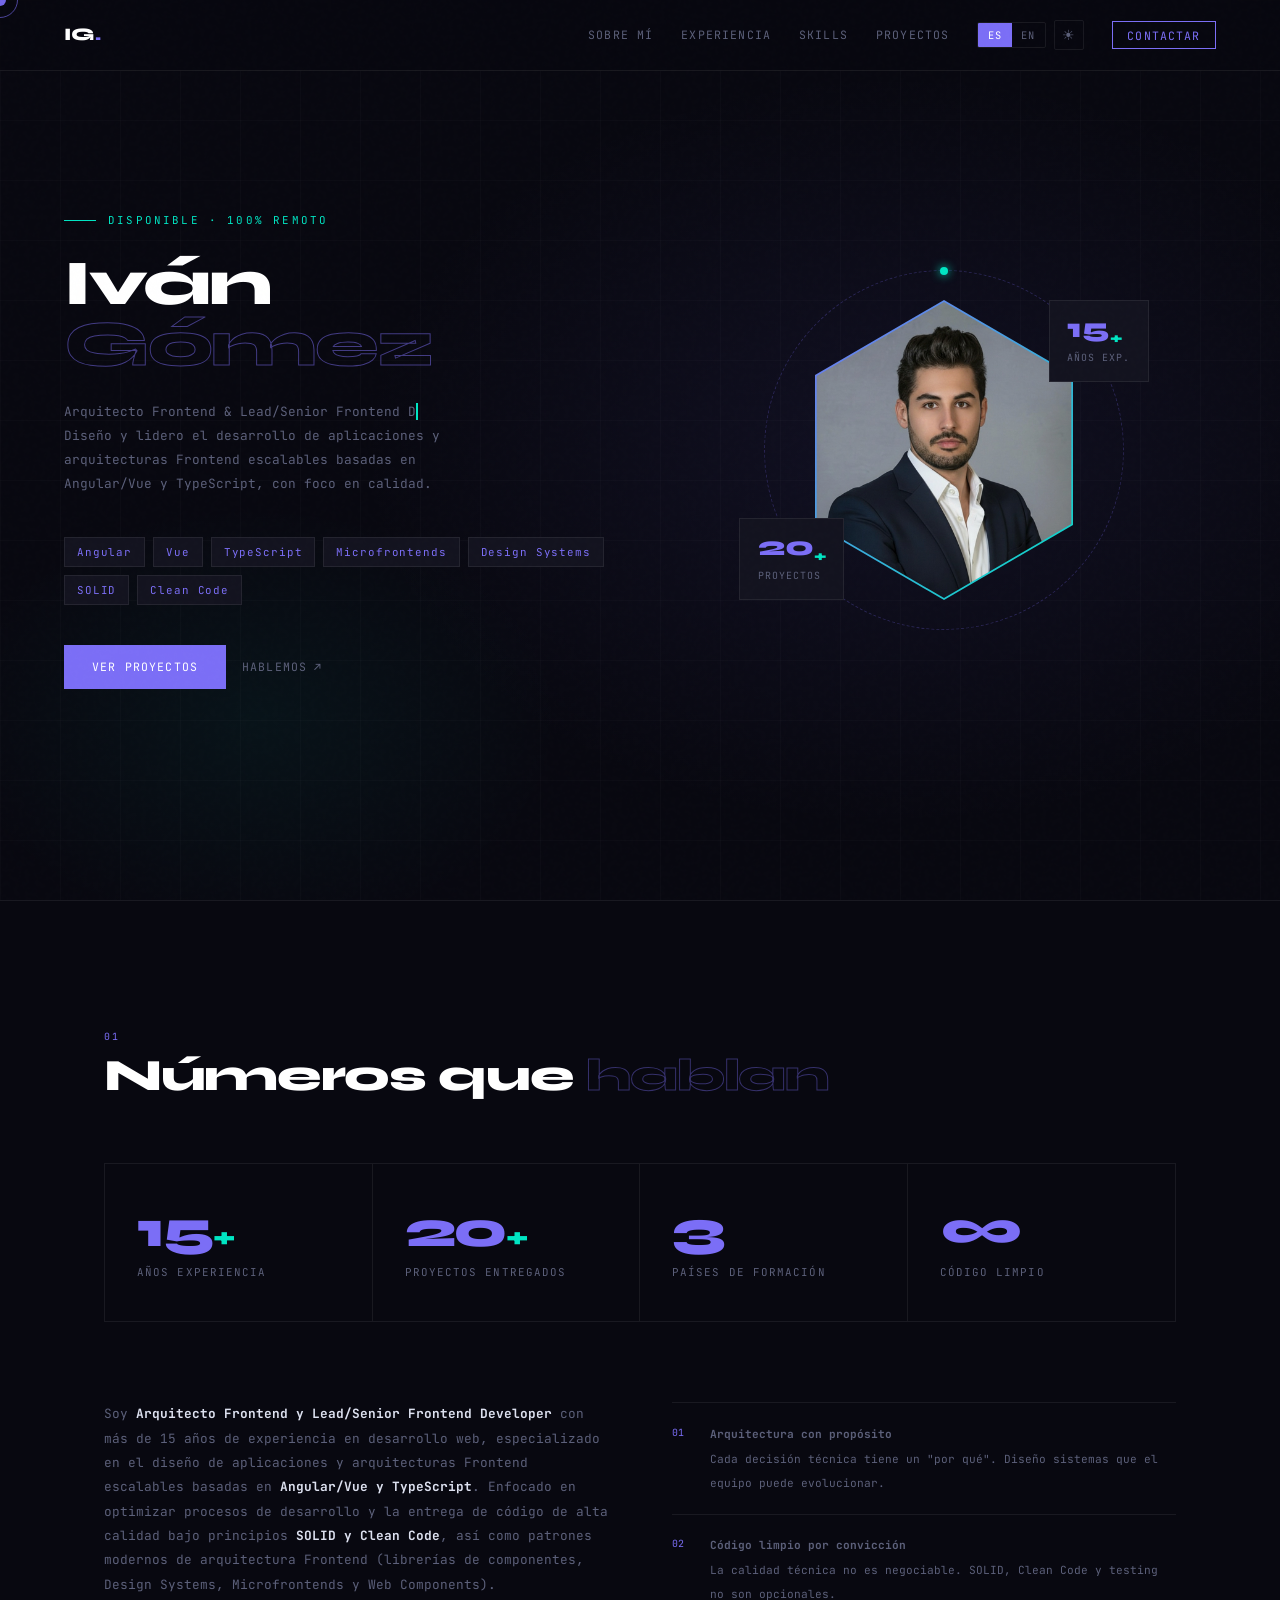
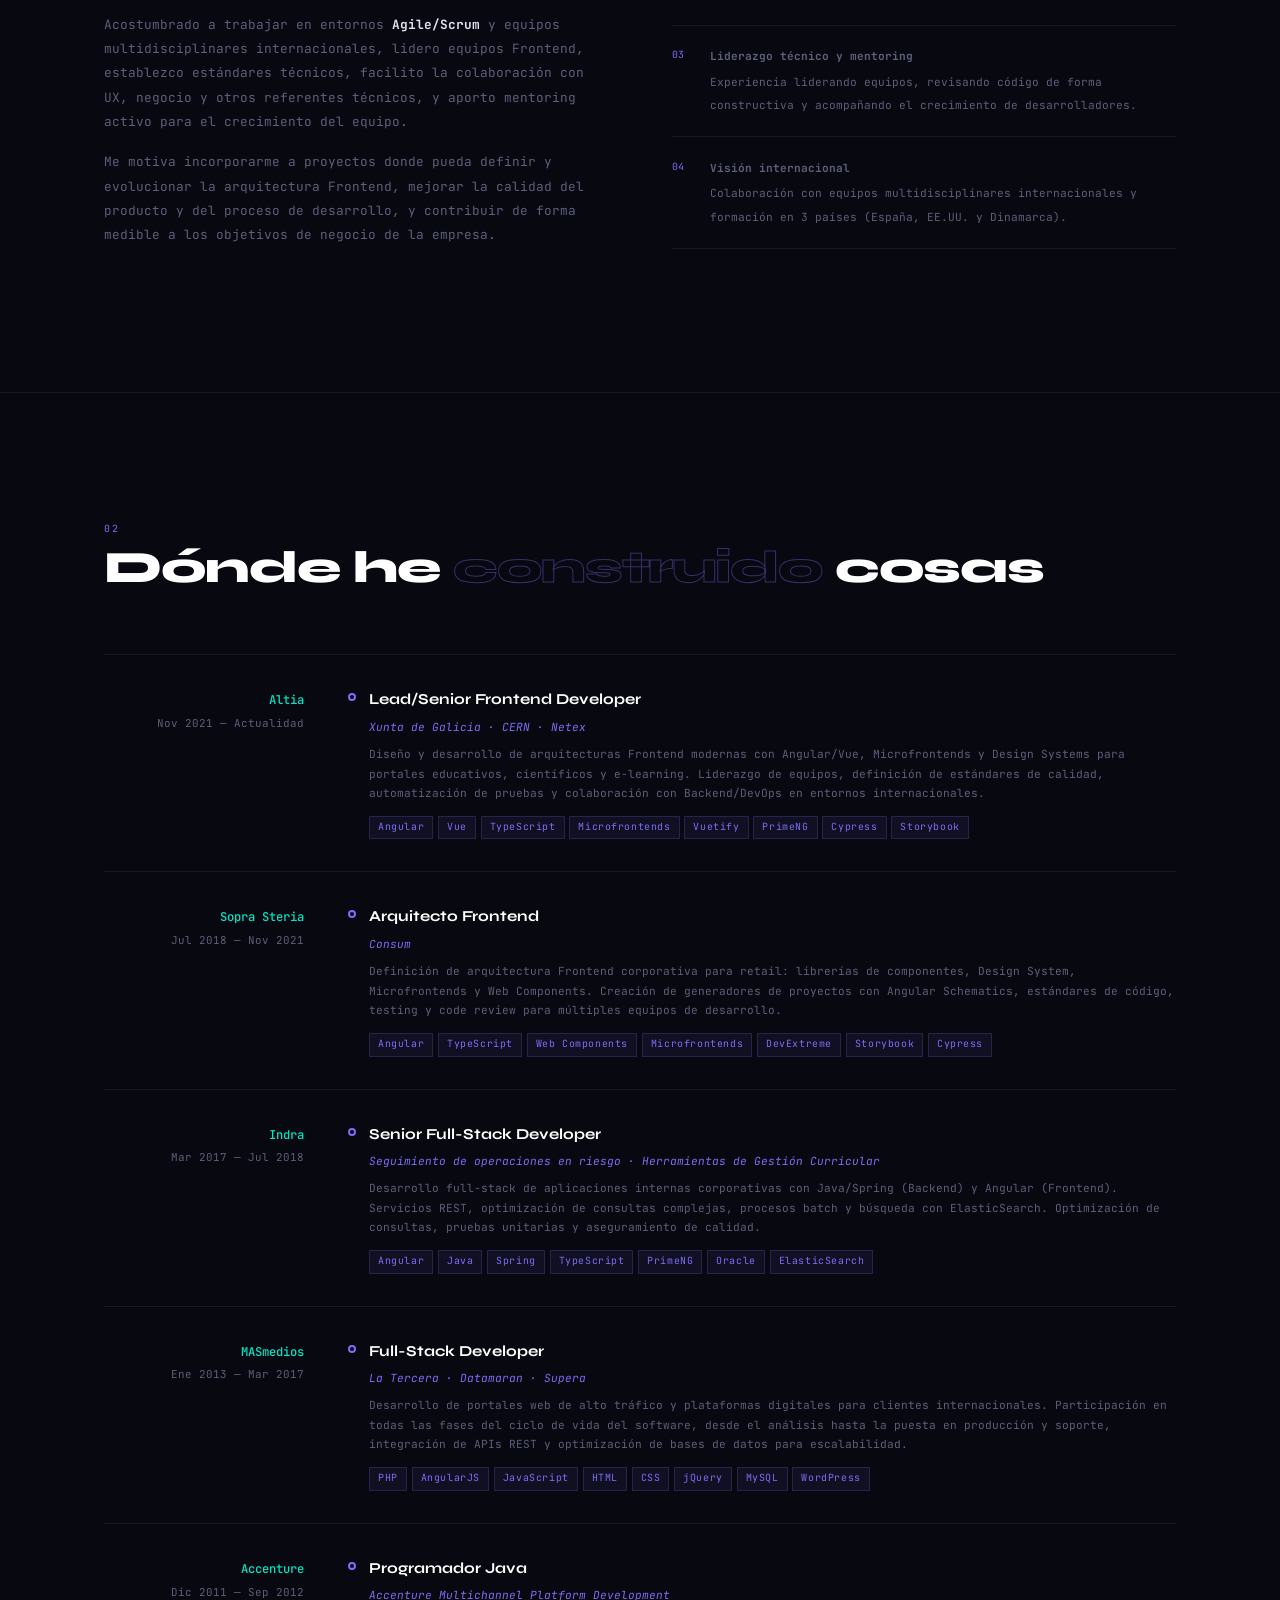
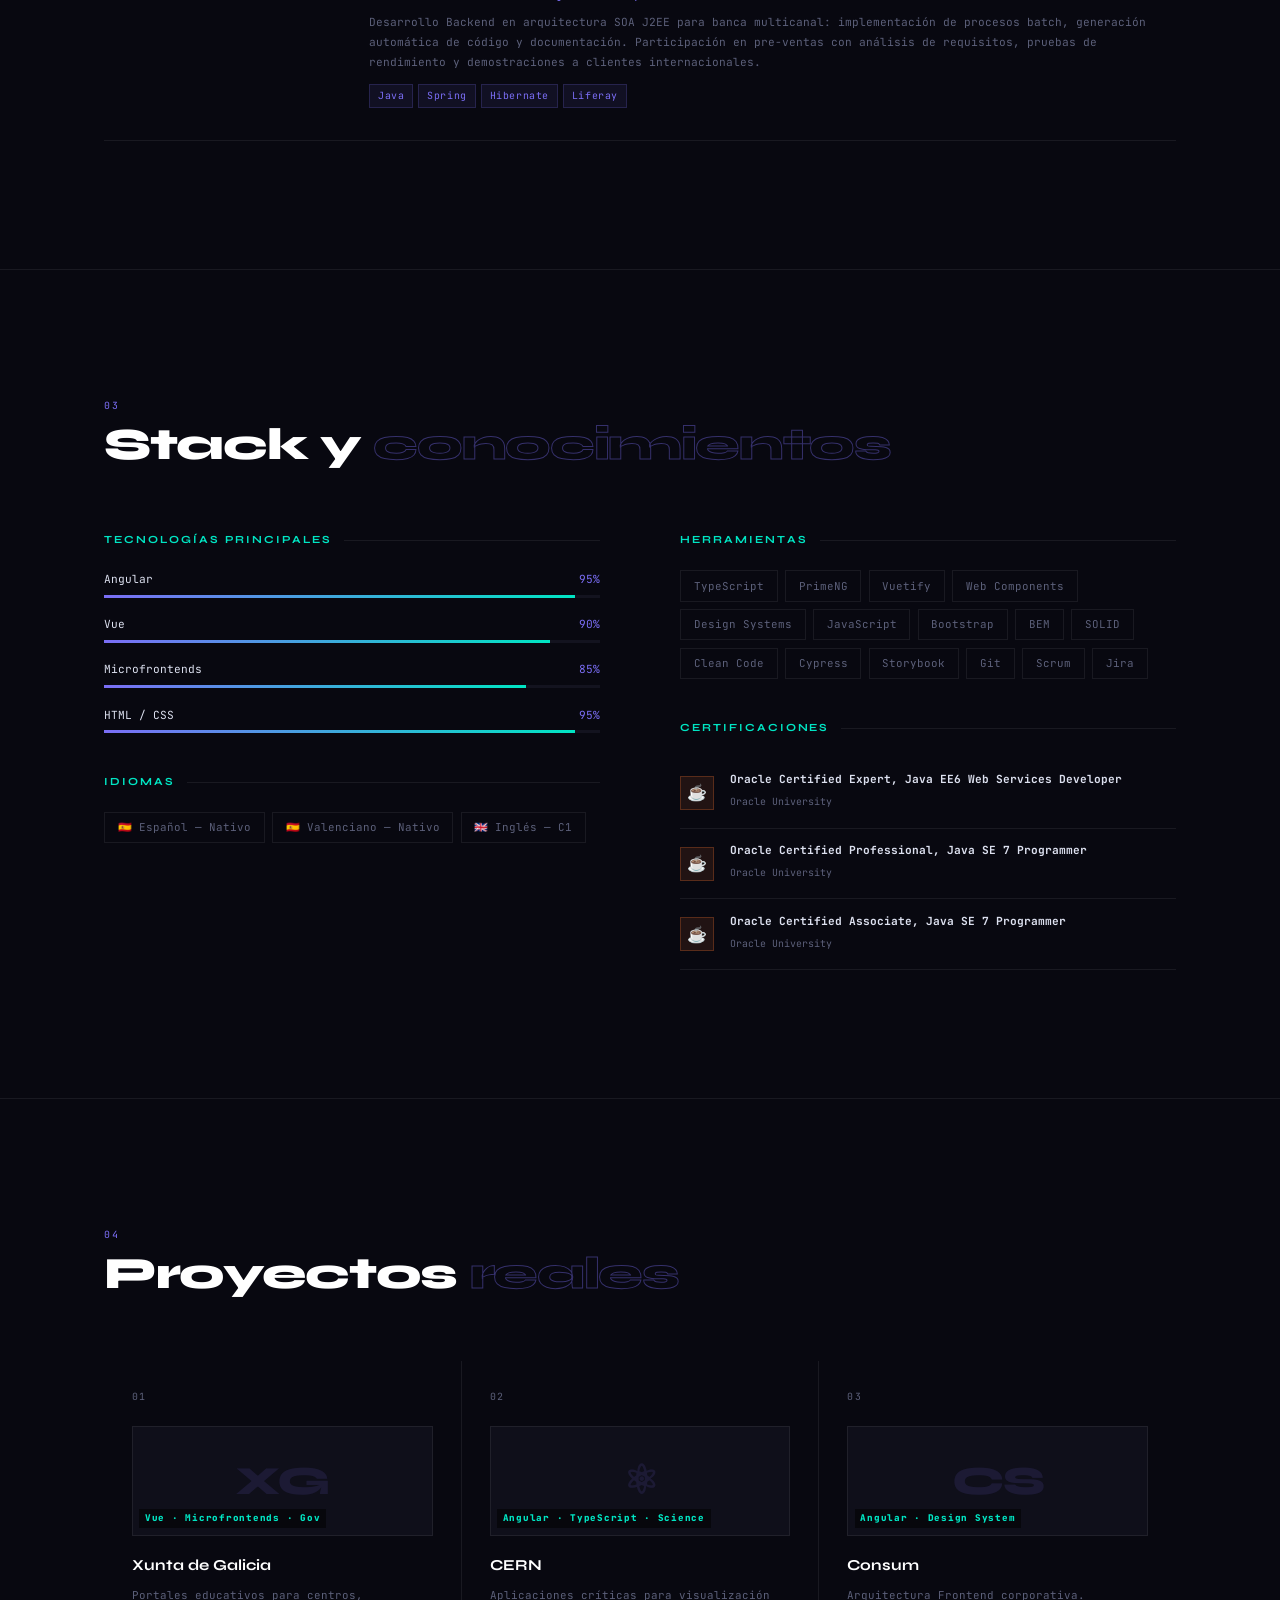
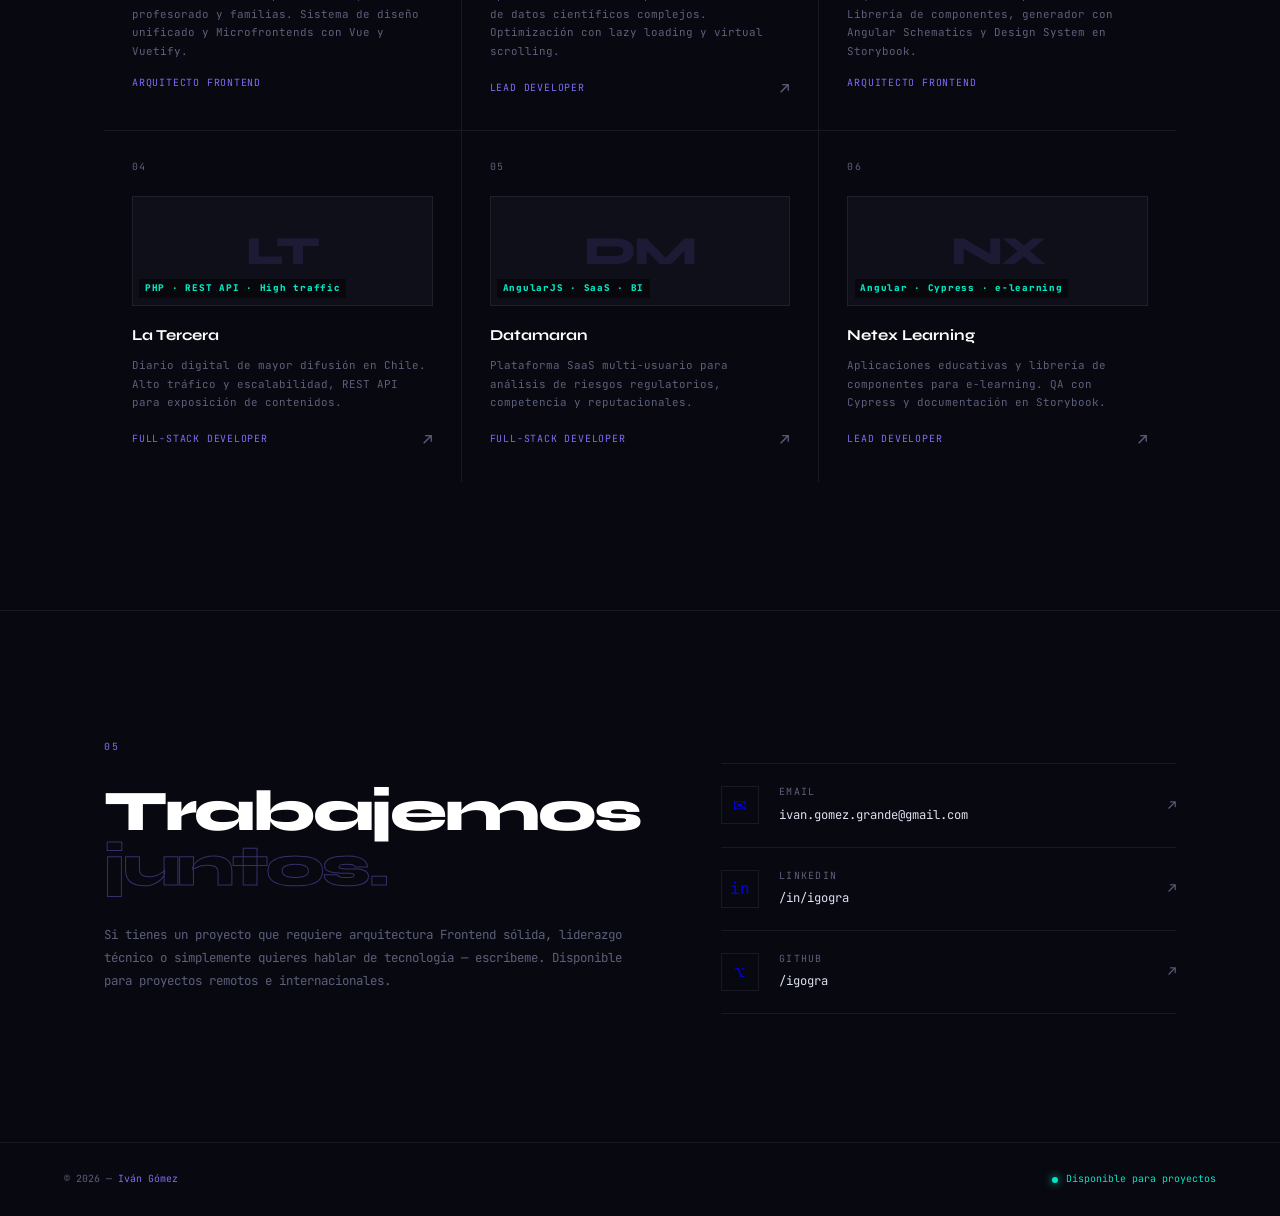
==== commit ae77e198: "Mejora textos" ====
--- a/index-final.html
+++ b/index-final.html
@@ -3,7 +3,7 @@
 <head>
 <meta charset="UTF-8">
 <meta name="viewport" content="width=device-width, initial-scale=1.0">
-<title>Iván Gómez Grande — Arquitecto FrontEnd</title>
+<title>Iván Gómez — Arquitecto Frontend & Lead/Senior Frontend Developer</title>
 <link rel="preconnect" href="https://fonts.googleapis.com">
 <link href="https://fonts.googleapis.com/css2?family=Syne:wght@400;600;700;800&family=JetBrains+Mono:wght@300;400;500&display=swap" rel="stylesheet">
 <style>
@@ -531,7 +531,7 @@
   .section-wrap { padding:4rem 1.25rem; }
   .stats-grid { grid-template-columns:repeat(2,1fr); }
   .stat-cell:nth-child(2) { border-right:none; }
-  .stat-cell:nth-child(3) { border-top:1px solid var(--border); }
+  .stat-cell:nth-child(3), .stat-cell:nth-child(4) { border-top:1px solid var(--border); }
   .stats-float { display:none; }
   .hero-orbit { display:none; }
   .hero-photo-wrap { width:190px; height:190px; }
@@ -595,20 +595,20 @@
   <div class="hero-grid">
     <div class="hero-left">
       <div class="hero-label">
-        <span data-lang="es" class="active">Disponible · Valencia, España</span>
-        <span data-lang="en">Available · Valencia, Spain</span>
+        <span data-lang="es" class="active">Disponible · 100% remoto</span>
+        <span data-lang="en">Available · 100% remote</span>
       </div>
       <h1 class="hero-title">
         Iván<br><span class="outline">Gómez</span>
       </h1>
       <p class="hero-desc">
-        <span data-lang="es" class="active">Arquitecto FrontEnd</span><span data-lang="en">Frontend Architect</span>&nbsp;<span class="typewriter" id="typewriter"></span><br>
-        <span data-lang="es" class="active">Diseño arquitecturas Frontend escalables basadas en Angular/Vue y TypeScript, con foco en calidad, Design Systems y Microfrontends.</span>
-        <span data-lang="en">I design scalable Frontend architectures based on Angular/Vue and TypeScript, focused on quality, Design Systems and Microfrontends.</span>
+        <span data-lang="es" class="active">Arquitecto Frontend</span><span data-lang="en">Frontend Architect</span>&nbsp;<span class="typewriter" id="typewriter"></span><br>
+        <span data-lang="es" class="active">Diseño y lidero el desarrollo de aplicaciones y arquitecturas Frontend escalables basadas en Angular/Vue y TypeScript, con foco en calidad.</span>
+        <span data-lang="en">I design and lead the development of scalable Frontend applications and architectures based on Angular/Vue and TypeScript, with a focus on quality.</span>
       </p>
       <div class="hero-tags">
         <span class="tag">Angular</span><span class="tag">Vue</span><span class="tag">TypeScript</span>
-        <span class="tag">Microfrontends</span><span class="tag">Design Systems</span><span class="tag">SOLID</span>
+        <span class="tag">Microfrontends</span><span class="tag">Design Systems</span><span class="tag">SOLID</span><span class="tag">Clean Code</span>
       </div>
       <div class="hero-actions">
         <a href="#proyectos" class="btn-primary"><span data-lang="es" class="active">Ver proyectos</span><span data-lang="en">View projects</span></a>
@@ -619,7 +619,7 @@
       <div class="hero-photo-wrap">
         <div class="hero-orbit"><div class="hero-orbit-dot"></div></div>
         <div class="hex-clip"><div class="hex-inner"><img src="[data-uri]" alt="Iván Gómez Grande"></div></div>
-        <div class="stats-float tr"><div class="num">13<sub>+</sub></div><div class="lbl"><span data-lang="es" class="active">Años exp.</span><span data-lang="en">Years exp.</span></div></div>
+        <div class="stats-float tr"><div class="num">15<sub>+</sub></div><div class="lbl"><span data-lang="es" class="active">Años exp.</span><span data-lang="en">Years exp.</span></div></div>
         <div class="stats-float bl"><div class="num">20<sub>+</sub></div><div class="lbl"><span data-lang="es" class="active">Proyectos</span><span data-lang="en">Projects</span></div></div>
       </div>
     </div>
@@ -632,29 +632,29 @@
   <div class="section-label">01</div>
   <div class="section-title"><span data-lang="es" class="active">Números que <em>hablan</em></span><span data-lang="en">Numbers that <em>speak</em></span></div>
   <div class="stats-grid reveal">
-    <div class="stat-cell"><div class="stat-num">13<sub>+</sub></div><div class="stat-desc"><span data-lang="es" class="active">Años experiencia</span><span data-lang="en">Years experience</span></div></div>
-    <div class="stat-cell"><div class="stat-num">6</div><div class="stat-desc"><span data-lang="es" class="active">Empresas tech</span><span data-lang="en">Tech companies</span></div></div>
-    <div class="stat-cell"><div class="stat-num">4</div><div class="stat-desc"><span data-lang="es" class="active">Países de formación</span><span data-lang="en">Countries studied in</span></div></div>
+    <div class="stat-cell"><div class="stat-num">15<sub>+</sub></div><div class="stat-desc"><span data-lang="es" class="active">Años experiencia</span><span data-lang="en">Years experience</span></div></div>
+    <div class="stat-cell"><div class="stat-num">20<sub>+</sub></div><div class="stat-desc"><span data-lang="es" class="active">Proyectos entregados</span><span data-lang="en">Projects delivered</span></div></div>
+    <div class="stat-cell"><div class="stat-num">3</div><div class="stat-desc"><span data-lang="es" class="active">Países de formación</span><span data-lang="en">Countries studied in</span></div></div>
     <div class="stat-cell"><div class="stat-num">∞</div><div class="stat-desc"><span data-lang="es" class="active">Código limpio</span><span data-lang="en">Clean code</span></div></div>
   </div>
   <div class="about-grid reveal">
     <div class="about-text">
       <div data-lang-block="es" class="active">
-        <p>Soy <strong>Arquitecto Frontend y Lead/Senior Frontend Developer</strong> con más de 13 años de experiencia en desarrollo web, especializado en el diseño de aplicaciones y arquitecturas Frontend escalables basadas en <strong>Angular/Vue y TypeScript</strong>.</p>
-        <p>Enfocado en optimizar procesos de desarrollo y la entrega de código de alta calidad bajo principios <strong>SOLID y Clean Code</strong>, así como patrones modernos de arquitectura Frontend: librerías de componentes, Design Systems, Microfrontends y Web Components.</p>
-        <p>He colaborado con organizaciones como el <strong>CERN</strong> en Ginebra y la <strong>Xunta de Galicia</strong>. Formado en <strong>España, EE.UU., Dinamarca y Suiza</strong>.</p>
+        <p>Soy <strong>Arquitecto Frontend y Lead/Senior Frontend Developer</strong> con más de 15 años de experiencia en desarrollo web, especializado en el diseño de aplicaciones y arquitecturas Frontend escalables basadas en <strong>Angular/Vue y TypeScript</strong>. Enfocado en optimizar procesos de desarrollo y la entrega de código de alta calidad bajo principios <strong>SOLID y Clean Code</strong>, así como patrones modernos de arquitectura Frontend (librerías de componentes, Design Systems, Microfrontends y Web Components).</p>
+        <p>Acostumbrado a trabajar en entornos <strong>Agile/Scrum</strong> y equipos multidisciplinares internacionales, lidero equipos Frontend, establezco estándares técnicos, facilito la colaboración con UX, negocio y otros referentes técnicos, y aporto mentoring activo para el crecimiento del equipo.</p>
+        <p>Me motiva incorporarme a proyectos donde pueda definir y evolucionar la arquitectura Frontend, mejorar la calidad del producto y del proceso de desarrollo, y contribuir de forma medible a los objetivos de negocio de la empresa.</p>
       </div>
       <div data-lang-block="en">
-        <p>I am a <strong>Frontend Architect and Lead/Senior Frontend Developer</strong> with over 13 years of experience, specializing in scalable Frontend architectures based on <strong>Angular/Vue and TypeScript</strong>.</p>
-        <p>Focused on delivering high-quality code following <strong>SOLID and Clean Code principles</strong>, with modern Frontend patterns: component libraries, Design Systems, Microfrontends and Web Components.</p>
-        <p>I have collaborated with organizations like <strong>CERN</strong> in Geneva and the <strong>Galician Regional Government</strong>. Educated in <strong>Spain, USA, Denmark and Switzerland</strong>.</p>
+        <p>I am a <strong>Frontend Architect and Lead/Senior Frontend Developer</strong> with over 15 years of experience in web development, specializing in the design of scalable Frontend applications and architectures based on <strong>Angular/Vue and TypeScript</strong>. Focused on optimizing development processes and delivering high-quality code following <strong>SOLID and Clean Code principles</strong>, as well as modern Frontend architecture patterns (component libraries, Design Systems, Microfrontends and Web Components).</p>
+        <p>Accustomed to working in <strong>Agile/Scrum</strong> environments and international cross-functional teams, I lead Frontend teams, establish technical standards, foster collaboration with UX, business stakeholders, and other technical leads, and provide active mentoring to support team growth.</p>
+        <p>I am motivated to join projects where I can define and evolve Frontend architecture, enhance product and development process quality, and contribute in a measurable way to the company's business objectives.</p>
       </div>
     </div>
     <div class="values-list">
       <div class="value-item"><div class="value-num">01</div><div class="value-content"><strong><span data-lang="es" class="active">Arquitectura con propósito</span><span data-lang="en">Architecture with purpose</span></strong><span><span data-lang="es" class="active">Cada decisión técnica tiene un "por qué". Diseño sistemas que el equipo puede evolucionar.</span><span data-lang="en">Every technical decision has a "why". I design systems teams can understand and evolve.</span></span></div></div>
       <div class="value-item"><div class="value-num">02</div><div class="value-content"><strong><span data-lang="es" class="active">Código limpio por convicción</span><span data-lang="en">Clean code by conviction</span></strong><span><span data-lang="es" class="active">La calidad técnica no es negociable. SOLID, Clean Code y testing no son opcionales.</span><span data-lang="en">Technical quality is non-negotiable. SOLID, Clean Code and testing are not optional.</span></span></div></div>
       <div class="value-item"><div class="value-num">03</div><div class="value-content"><strong><span data-lang="es" class="active">Liderazgo técnico y mentoring</span><span data-lang="en">Technical leadership & mentoring</span></strong><span><span data-lang="es" class="active">Experiencia liderando equipos, revisando código de forma constructiva y acompañando el crecimiento de desarrolladores.</span><span data-lang="en">Experience leading teams, conducting constructive code reviews, and fostering developer growth.</span></span></div></div>
-      <div class="value-item"><div class="value-num">04</div><div class="value-content"><strong><span data-lang="es" class="active">Visión internacional</span><span data-lang="en">International mindset</span></strong><span><span data-lang="es" class="active">Colaboración con el CERN, equipos multidisciplinares internacionales y formación en 4 países.</span><span data-lang="en">Collaboration with CERN, international cross-functional teams and education in 4 countries.</span></span></div></div>
+      <div class="value-item"><div class="value-num">04</div><div class="value-content"><strong><span data-lang="es" class="active">Visión internacional</span><span data-lang="en">International mindset</span></strong><span><span data-lang="es" class="active">Colaboración con equipos multidisciplinares internacionales y formación en 3 países (España, EE.UU. y Dinamarca).</span><span data-lang="en">Collaboration with international cross-functional teams and education in 3 countries (Spain, USA and Denmark).</span></span></div></div>
     </div>
   </div>
 </div>
@@ -670,11 +670,11 @@
       <div class="tl-date"><span class="company">Altia</span>Nov 2021 — <span data-lang="es" class="active">Actualidad</span><span data-lang="en">Present</span></div>
       <div class="tl-sep"></div>
       <div class="tl-content">
-        <div class="tl-role">Lead / Senior Frontend Developer</div>
+        <div class="tl-role">Lead/Senior Frontend Developer</div>
         <div class="tl-sub">Xunta de Galicia · CERN · Netex</div>
         <div class="tl-desc">
-          <div data-lang-block="es" class="active">Arquitecturas Frontend para portales educativos de la Xunta de Galicia y aplicaciones críticas para el CERN. Implementación de Microfrontends con Vue/Vuetify, Design Systems y librerías de componentes. Reducción de tiempos de carga con lazy loading y virtual scrolling. Liderazgo de equipo, QA con Cypress y documentación con Storybook.</div>
-          <div data-lang-block="en">Frontend architectures for Galician Government educational portals and mission-critical CERN applications. Microfrontend implementation with Vue/Vuetify, Design Systems and component libraries. Load time reduction using lazy loading and virtual scrolling. Team leadership, QA with Cypress and documentation with Storybook.</div>
+          <div data-lang-block="es" class="active">Diseño y desarrollo de arquitecturas Frontend modernas con Angular/Vue, Microfrontends y Design Systems para portales educativos, científicos y e-learning. Liderazgo de equipos, definición de estándares de calidad, automatización de pruebas y colaboración con Backend/DevOps en entornos internacionales.</div>
+          <div data-lang-block="en">Design and development of modern Frontend architectures using Angular/Vue, Microfrontends, and Design Systems for educational, scientific, and e-learning platforms. Team leadership, definition of quality standards, test automation, and close collaboration with Backend and DevOps teams in international environments.</div>
         </div>
         <div class="tl-tech"><span class="tl-tag">Angular</span><span class="tl-tag">Vue</span><span class="tl-tag">TypeScript</span><span class="tl-tag">Microfrontends</span><span class="tl-tag">Vuetify</span><span class="tl-tag">PrimeNG</span><span class="tl-tag">Cypress</span><span class="tl-tag">Storybook</span></div>
       </div>
@@ -684,12 +684,12 @@
       <div class="tl-sep"></div>
       <div class="tl-content">
         <div class="tl-role"><span data-lang="es" class="active">Arquitecto Frontend</span><span data-lang="en">Frontend Architect</span></div>
-        <div class="tl-sub">Consum · Valencia</div>
+        <div class="tl-sub">Consum</div>
         <div class="tl-desc">
-          <div data-lang-block="es" class="active">Referente técnico para Consum. Librería de componentes compartida, generador con Angular Schematics que redujo el tiempo de setup de nuevos proyectos, y Design System documentado en Storybook. Estrategia de Microfrontends y Web Components. Liderazgo y mentoring del equipo de arquitectura Frontend.</div>
-          <div data-lang-block="en">Technical lead for Consum. Shared component library, Angular Schematics generator that reduced new project setup time, and Design System documented in Storybook. Microfrontend and Web Components strategy. Leadership and mentoring of the Frontend architecture team.</div>
+          <div data-lang-block="es" class="active">Definición de arquitectura Frontend corporativa para retail: librerías de componentes, Design System, Microfrontends y Web Components. Creación de generadores de proyectos con Angular Schematics, estándares de código, testing y code review para múltiples equipos de desarrollo.</div>
+          <div data-lang-block="en">Definition of corporate Frontend architecture in the retail sector, including component libraries, Design Systems, Microfrontends, and Web Components. Creation of project generators with Angular Schematics, establishment of coding standards, testing strategies, and code review processes for multiple development teams.</div>
         </div>
-        <div class="tl-tech"><span class="tl-tag">Angular</span><span class="tl-tag">TypeScript</span><span class="tl-tag">Web Components</span><span class="tl-tag">Microfrontends</span><span class="tl-tag">Angular Schematics</span><span class="tl-tag">Storybook</span><span class="tl-tag">Cypress</span></div>
+        <div class="tl-tech"><span class="tl-tag">Angular</span><span class="tl-tag">TypeScript</span><span class="tl-tag">Web Components</span><span class="tl-tag">Microfrontends</span><span class="tl-tag">DevExtreme</span><span class="tl-tag">Storybook</span><span class="tl-tag">Cypress</span></div>
       </div>
     </div>
     <div class="timeline-item reveal">
@@ -697,12 +697,15 @@
       <div class="tl-sep"></div>
       <div class="tl-content">
         <div class="tl-role">Senior Full-Stack Developer</div>
-        <div class="tl-sub">Valencia</div>
+        <div class="tl-sub">
+          <div data-lang-block="es" class="active">Seguimiento de operaciones en riesgo · Herramientas de Gestión Curricular</div>
+          <div data-lang-block="en">Risk Operations Monitoring · Curriculum Management Tools</div>
+        </div>
         <div class="tl-desc">
-          <div data-lang-block="es" class="active">Herramienta analítica de monitorización de riesgos en proyectos globales (Angular + Java/Spring + Oracle). Herramientas de gestión curricular con ElasticSearch. Unit testing con JUnit y calidad con SonarQube.</div>
-          <div data-lang-block="en">Analytical risk monitoring tool for global projects (Angular + Java/Spring + Oracle). Curriculum management tools with ElasticSearch. Unit testing with JUnit and quality with SonarQube.</div>
+          <div data-lang-block="es" class="active">Desarrollo full-stack de aplicaciones internas corporativas con Java/Spring (Backend) y Angular (Frontend). Servicios REST, optimización de consultas complejas, procesos batch y búsqueda con ElasticSearch. Optimización de consultas, pruebas unitarias y aseguramiento de calidad.</div>
+          <div data-lang-block="en">Full-stack development of internal corporate applications using Java/Spring (Backend) and Angular (Frontend). Implementation of REST services, optimization of complex queries and batch processes, and integration of ElasticSearch. Performance tuning, unit testing, and quality assurance practices.</div>
         </div>
-        <div class="tl-tech"><span class="tl-tag">Angular</span><span class="tl-tag">Java</span><span class="tl-tag">Spring</span><span class="tl-tag">Oracle</span><span class="tl-tag">ElasticSearch</span><span class="tl-tag">JUnit</span><span class="tl-tag">SonarQube</span></div>
+        <div class="tl-tech"><span class="tl-tag">Angular</span><span class="tl-tag">Java</span><span class="tl-tag">Spring</span><span class="tl-tag">TypeScript</span><span class="tl-tag">PrimeNG</span><span class="tl-tag">Oracle</span><span class="tl-tag">ElasticSearch</span></div>
       </div>
     </div>
     <div class="timeline-item reveal">
@@ -710,12 +713,12 @@
       <div class="tl-sep"></div>
       <div class="tl-content">
         <div class="tl-role">Full-Stack Developer</div>
-        <div class="tl-sub">Valencia</div>
+        <div class="tl-sub">La Tercera · Datamaran · Supera</div>
         <div class="tl-desc">
-          <div data-lang-block="es" class="active">Portales web, tiendas virtuales y sitios corporativos. La Tercera (diario de mayor difusión en Chile, alto tráfico), Datamaran (plataforma SaaS de riesgo regulatorio) y Supera (multisite para gestión de centros deportivos con integración TPV y CRM).</div>
-          <div data-lang-block="en">Web portals, e-commerce and corporate websites. La Tercera (Chile's highest-circulation newspaper, high traffic), Datamaran (regulatory risk SaaS platform) and Supera (multisite sports center management with POS and CRM integration).</div>
+          <div data-lang-block="es" class="active">Desarrollo de portales web de alto tráfico y plataformas digitales para clientes internacionales. Participación en todas las fases del ciclo de vida del software, desde el análisis hasta la puesta en producción y soporte, integración de APIs REST y optimización de bases de datos para escalabilidad.</div>
+          <div data-lang-block="en">Development of high-traffic web portals and digital platforms for international clients. Involvement in all phases of the software development lifecycle, from analysis to production and support, including REST API integration and database optimization for scalability.</div>
         </div>
-        <div class="tl-tech"><span class="tl-tag">PHP</span><span class="tl-tag">AngularJS</span><span class="tl-tag">JavaScript</span><span class="tl-tag">MySQL</span><span class="tl-tag">WordPress</span><span class="tl-tag">REST API</span></div>
+        <div class="tl-tech"><span class="tl-tag">PHP</span><span class="tl-tag">AngularJS</span><span class="tl-tag">JavaScript</span><span class="tl-tag">HTML</span><span class="tl-tag">CSS</span><span class="tl-tag">jQuery</span><span class="tl-tag">MySQL</span><span class="tl-tag">WordPress</span></div>
       </div>
     </div>
     <div class="timeline-item reveal">
@@ -723,12 +726,12 @@
       <div class="tl-sep"></div>
       <div class="tl-content">
         <div class="tl-role"><span data-lang="es" class="active">Programador Java</span><span data-lang="en">Java Developer</span></div>
-        <div class="tl-sub">Madrid</div>
+        <div class="tl-sub">Accenture Multichannel Platform Development</div>
         <div class="tl-desc">
-          <div data-lang-block="es" class="active">Arquitectura bancaria multicanal de escala global (Accenture Multichannel Platform). Arquitectura SOA J2EE, procesos batch y demostraciones internacionales de la plataforma.</div>
-          <div data-lang-block="en">Global-scale multi-channel banking architecture (Accenture Multichannel Platform). SOA J2EE architecture, batch processes and international platform demonstrations.</div>
+          <div data-lang-block="es" class="active">Desarrollo Backend en arquitectura SOA J2EE para banca multicanal: implementación de procesos batch, generación automática de código y documentación. Participación en pre-ventas con análisis de requisitos, pruebas de rendimiento y demostraciones a clientes internacionales.</div>
+          <div data-lang-block="en">Backend development within a SOA-based J2EE architecture for multi-channel banking systems. Implementation of batch processes and automated code and documentation generation. Participation in pre-sales activities, including requirements analysis, performance testing, and technical demonstrations for international clients.</div>
         </div>
-        <div class="tl-tech"><span class="tl-tag">Java</span><span class="tl-tag">Spring</span><span class="tl-tag">Hibernate</span><span class="tl-tag">Liferay</span><span class="tl-tag">SOA J2EE</span></div>
+        <div class="tl-tech"><span class="tl-tag">Java</span><span class="tl-tag">Spring</span><span class="tl-tag">Hibernate</span><span class="tl-tag">Liferay</span></div>
       </div>
     </div>
   </div>
@@ -744,28 +747,25 @@
     <div>
       <div class="skill-cat"><span data-lang="es" class="active">Tecnologías principales</span><span data-lang="en">Core technologies</span></div>
       <div class="skill-bar-list">
-        <div><div class="skill-row-head"><span class="nm">Angular / TypeScript</span><span class="pc">95%</span></div><div class="skill-track"><div class="skill-fill" style="width:95%"></div></div></div>
-        <div><div class="skill-row-head"><span class="nm">Vue / Vuetify</span><span class="pc">85%</span></div><div class="skill-track"><div class="skill-fill" style="width:85%"></div></div></div>
-        <div><div class="skill-row-head"><span class="nm"><span data-lang="es" class="active">Arquitectura Frontend</span><span data-lang="en">Frontend Architecture</span></span><span class="pc">96%</span></div><div class="skill-track"><div class="skill-fill" style="width:96%"></div></div></div>
-        <div><div class="skill-row-head"><span class="nm">HTML5 / SCSS / BEM</span><span class="pc">92%</span></div><div class="skill-track"><div class="skill-fill" style="width:92%"></div></div></div>
-        <div><div class="skill-row-head"><span class="nm">Java / Spring</span><span class="pc">72%</span></div><div class="skill-track"><div class="skill-fill" style="width:72%"></div></div></div>
-        <div><div class="skill-row-head"><span class="nm">Testing (Cypress / JUnit)</span><span class="pc">85%</span></div><div class="skill-track"><div class="skill-fill" style="width:85%"></div></div></div>
+        <div><div class="skill-row-head"><span class="nm">Angular</span><span class="pc">95%</span></div><div class="skill-track"><div class="skill-fill" style="width:95%"></div></div></div>
+        <div><div class="skill-row-head"><span class="nm">Vue</span><span class="pc">90%</span></div><div class="skill-track"><div class="skill-fill" style="width:90%"></div></div></div>
+        <div><div class="skill-row-head"><span class="nm">Microfrontends</span><span class="pc">85%</span></div><div class="skill-track"><div class="skill-fill" style="width:85%"></div></div></div>
+        <div><div class="skill-row-head"><span class="nm">HTML / CSS</span><span class="pc">95%</span></div><div class="skill-track"><div class="skill-fill" style="width:95%"></div></div></div>
       </div>
       <div class="skill-cat"><span data-lang="es" class="active">Idiomas</span><span data-lang="en">Languages</span></div>
       <div class="chips">
         <span class="chip">🇪🇸 <span data-lang="es" class="active">Español — Nativo</span><span data-lang="en">Spanish — Native</span></span>
         <span class="chip">🇪🇸 <span data-lang="es" class="active">Valenciano — Nativo</span><span data-lang="en">Valencian — Native</span></span>
-        <span class="chip">🇬🇧 Inglés / English — C1</span>
+        <span class="chip">🇬🇧 <span data-lang="es" class="active">Inglés</span><span data-lang="en">English</span> — C1</span>
       </div>
     </div>
     <div>
-      <div class="skill-cat"><span data-lang="es" class="active">Herramientas</span><span data-lang="en">Tools & methods</span></div>
+      <div class="skill-cat"><span data-lang="es" class="active">Herramientas</span><span data-lang="en">Tools</span></div>
       <div class="chips" style="margin-bottom:2.5rem">
-        <span class="chip">Microfrontends</span><span class="chip">Web Components</span><span class="chip">Design Systems</span>
-        <span class="chip">Storybook</span><span class="chip">Webpack</span><span class="chip">Git</span>
-        <span class="chip">Scrum / Kanban</span><span class="chip">SOLID</span><span class="chip">Clean Code</span>
-        <span class="chip">Jira</span><span class="chip">SonarQube</span><span class="chip">PrimeNG</span>
-        <span class="chip">Angular Schematics</span><span class="chip">CI/CD</span>
+        <span class="chip">TypeScript</span><span class="chip">PrimeNG</span><span class="chip">Vuetify</span><span class="chip">Web Components</span><span class="chip">Design Systems</span><span class="chip">JavaScript</span><span class="chip">Bootstrap</span><span class="chip">BEM</span><span class="chip">SOLID</span><span class="chip">Clean Code</span><span class="chip">Cypress</span>
+        <span class="chip">Storybook</span><span class="chip">Git</span>
+        <span class="chip">Scrum</span><span class="chip">Jira</span>
+        
       </div>
       <div class="skill-cat"><span data-lang="es" class="active">Certificaciones</span><span data-lang="en">Certifications</span></div>
       <div class="certs-list">
@@ -843,14 +843,13 @@
       <a href="mailto:ivan.gomez.grande@gmail.com" class="channel"><div class="channel-icon">✉</div><div><span class="channel-label">Email</span><span class="channel-value">ivan.gomez.grande@gmail.com</span></div><span class="channel-arrow">↗</span></a>
       <a href="https://es.linkedin.com/in/igogra" target="_blank" class="channel"><div class="channel-icon">in</div><div><span class="channel-label">LinkedIn</span><span class="channel-value">/in/igogra</span></div><span class="channel-arrow">↗</span></a>
       <a href="https://github.com/igogra" target="_blank" class="channel"><div class="channel-icon">⌥</div><div><span class="channel-label">GitHub</span><span class="channel-value">/igogra</span></div><span class="channel-arrow">↗</span></a>
-      <a href="https://igogra.github.io" target="_blank" class="channel"><div class="channel-icon">🌐</div><div><span class="channel-label">Web</span><span class="channel-value">igogra.github.io</span></div><span class="channel-arrow">↗</span></a>
     </div>
   </div>
 </div>
 </section>
 
 <footer>
-  <div class="footer-copy">© 2025 — <span>Iván Gómez Grande</span>. Valencia, España.</div>
+  <div class="footer-copy">© 2026 — <span>Iván Gómez</span></div>
   <div class="footer-status"><div class="status-dot"></div><span data-lang="es" class="active">Disponible para proyectos</span><span data-lang="en">Available for projects</span></div>
 </footer>
 
@@ -925,8 +924,8 @@
 // ── TYPEWRITER ────────────────────────────────────
 var tw = document.getElementById('typewriter');
 var twTexts = {
-  es: ['con +13 años de exp.','Lead Developer','Angular / Vue Expert','Clean Code Advocate','Microfrontends Specialist'],
-  en: ['with 13+ years exp.','Lead Developer','Angular / Vue Expert','Clean Code Advocate','Microfrontends Specialist']
+  es: ['& Lead/Senior Frontend Developer', 'Angular/Vue Expert','Microfrontends Specialist'],
+  en: ['& Lead/Senior Frontend Developer', 'Angular/Vue Expert','Microfrontends Specialist']
 };
 var twIdx = 0, twCi = 0, twDel = false;
 function typeLoop() {
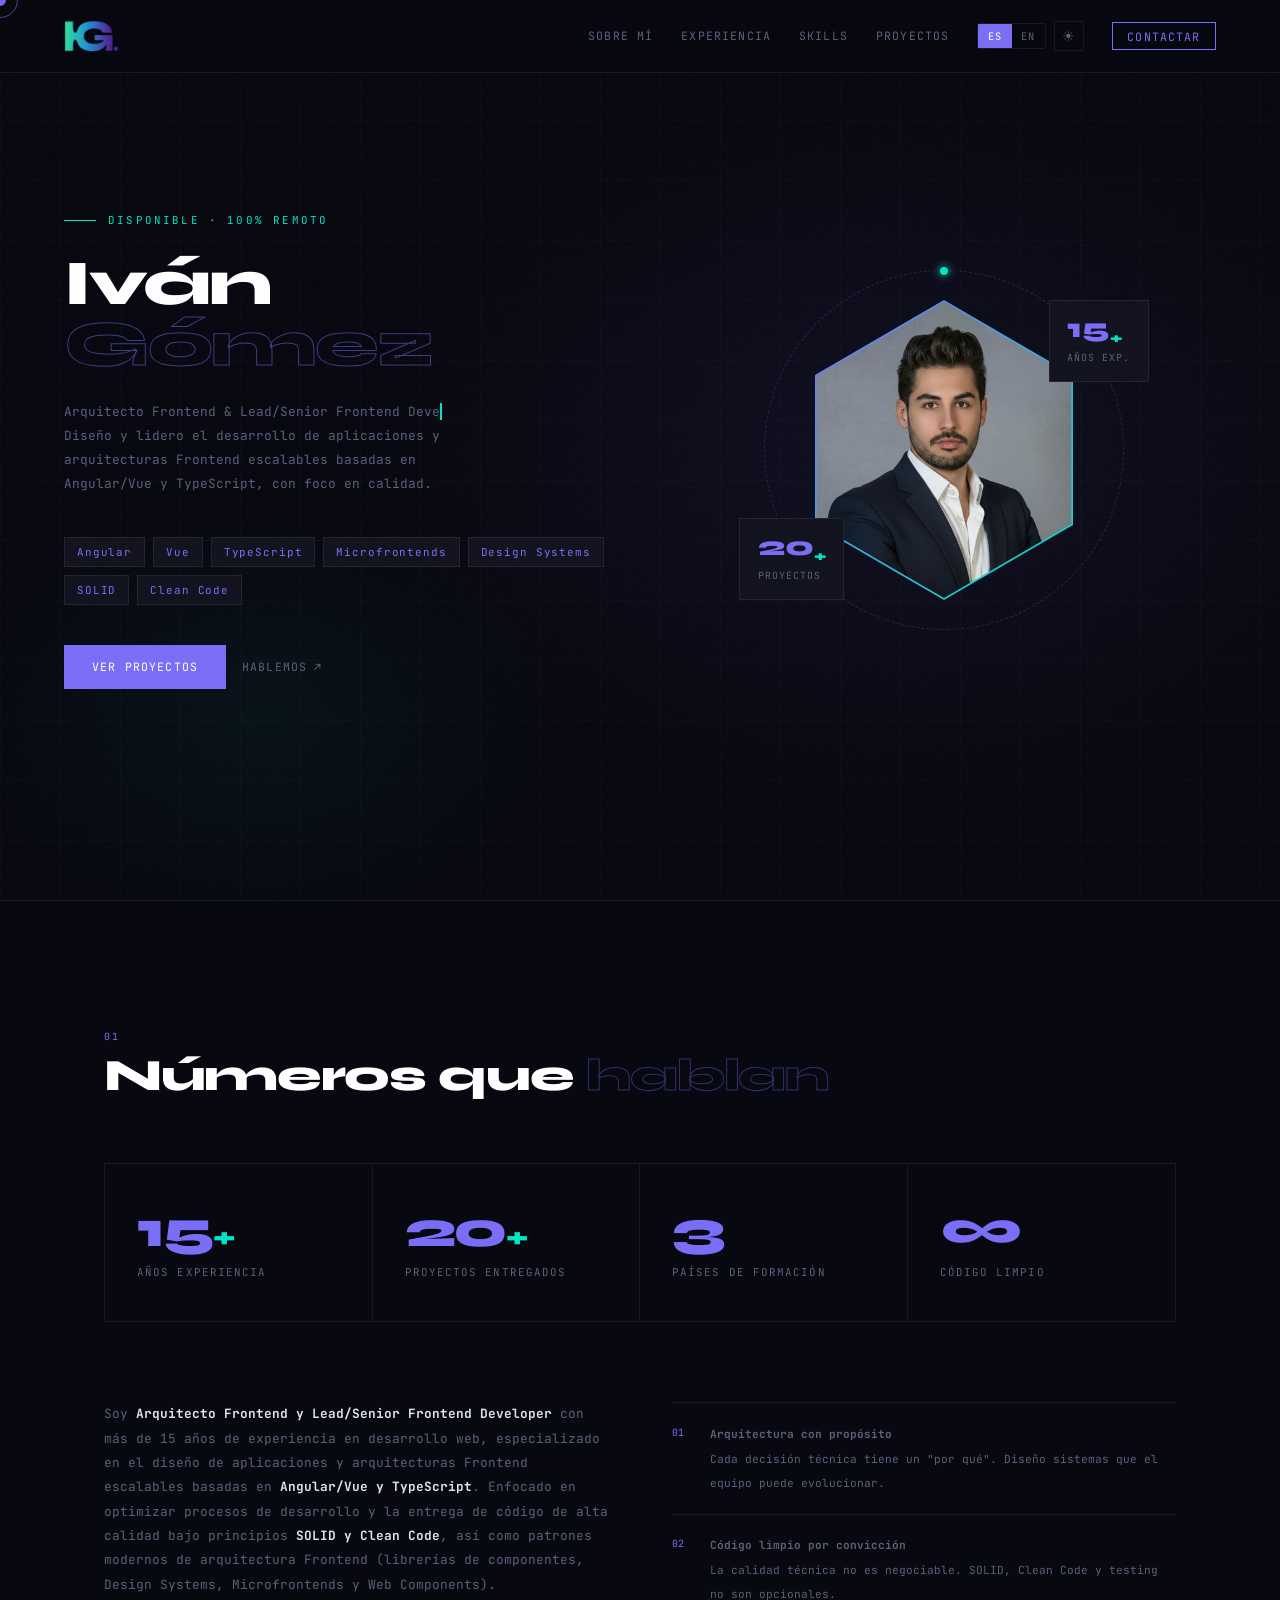
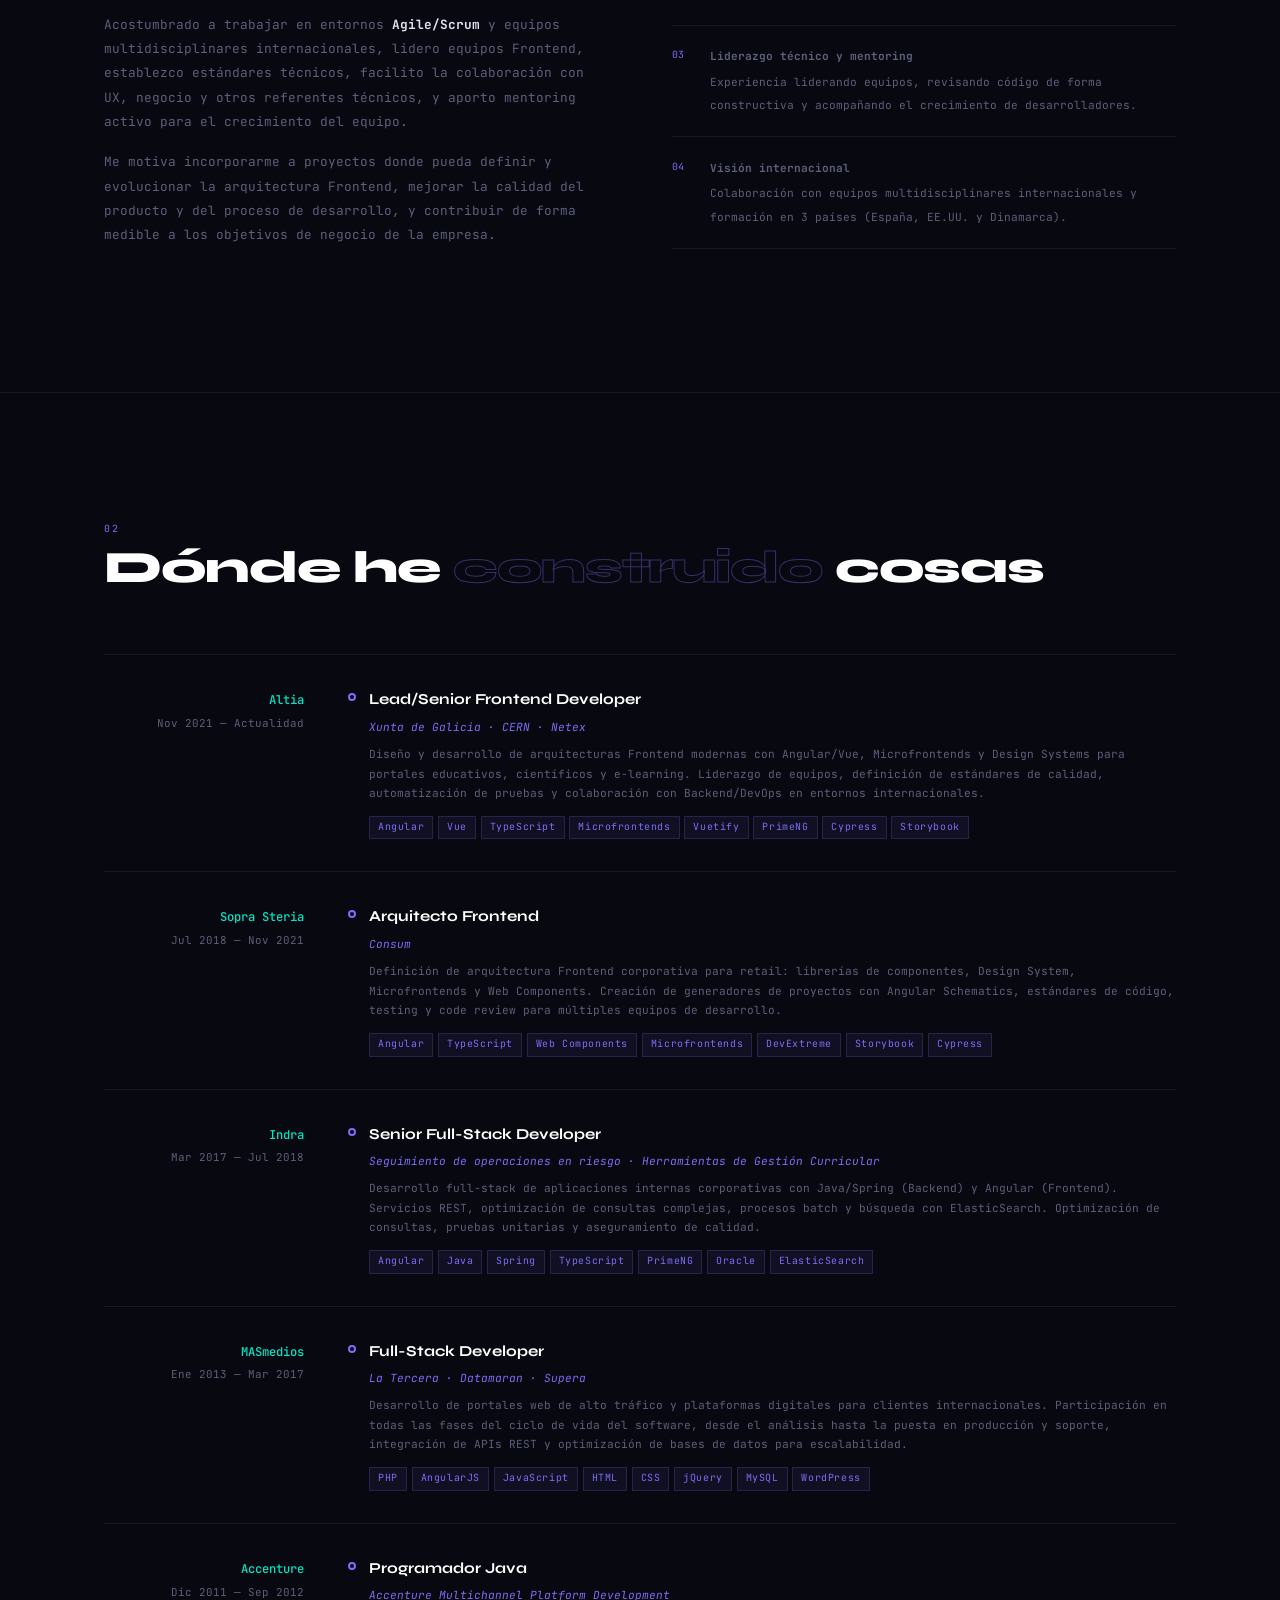
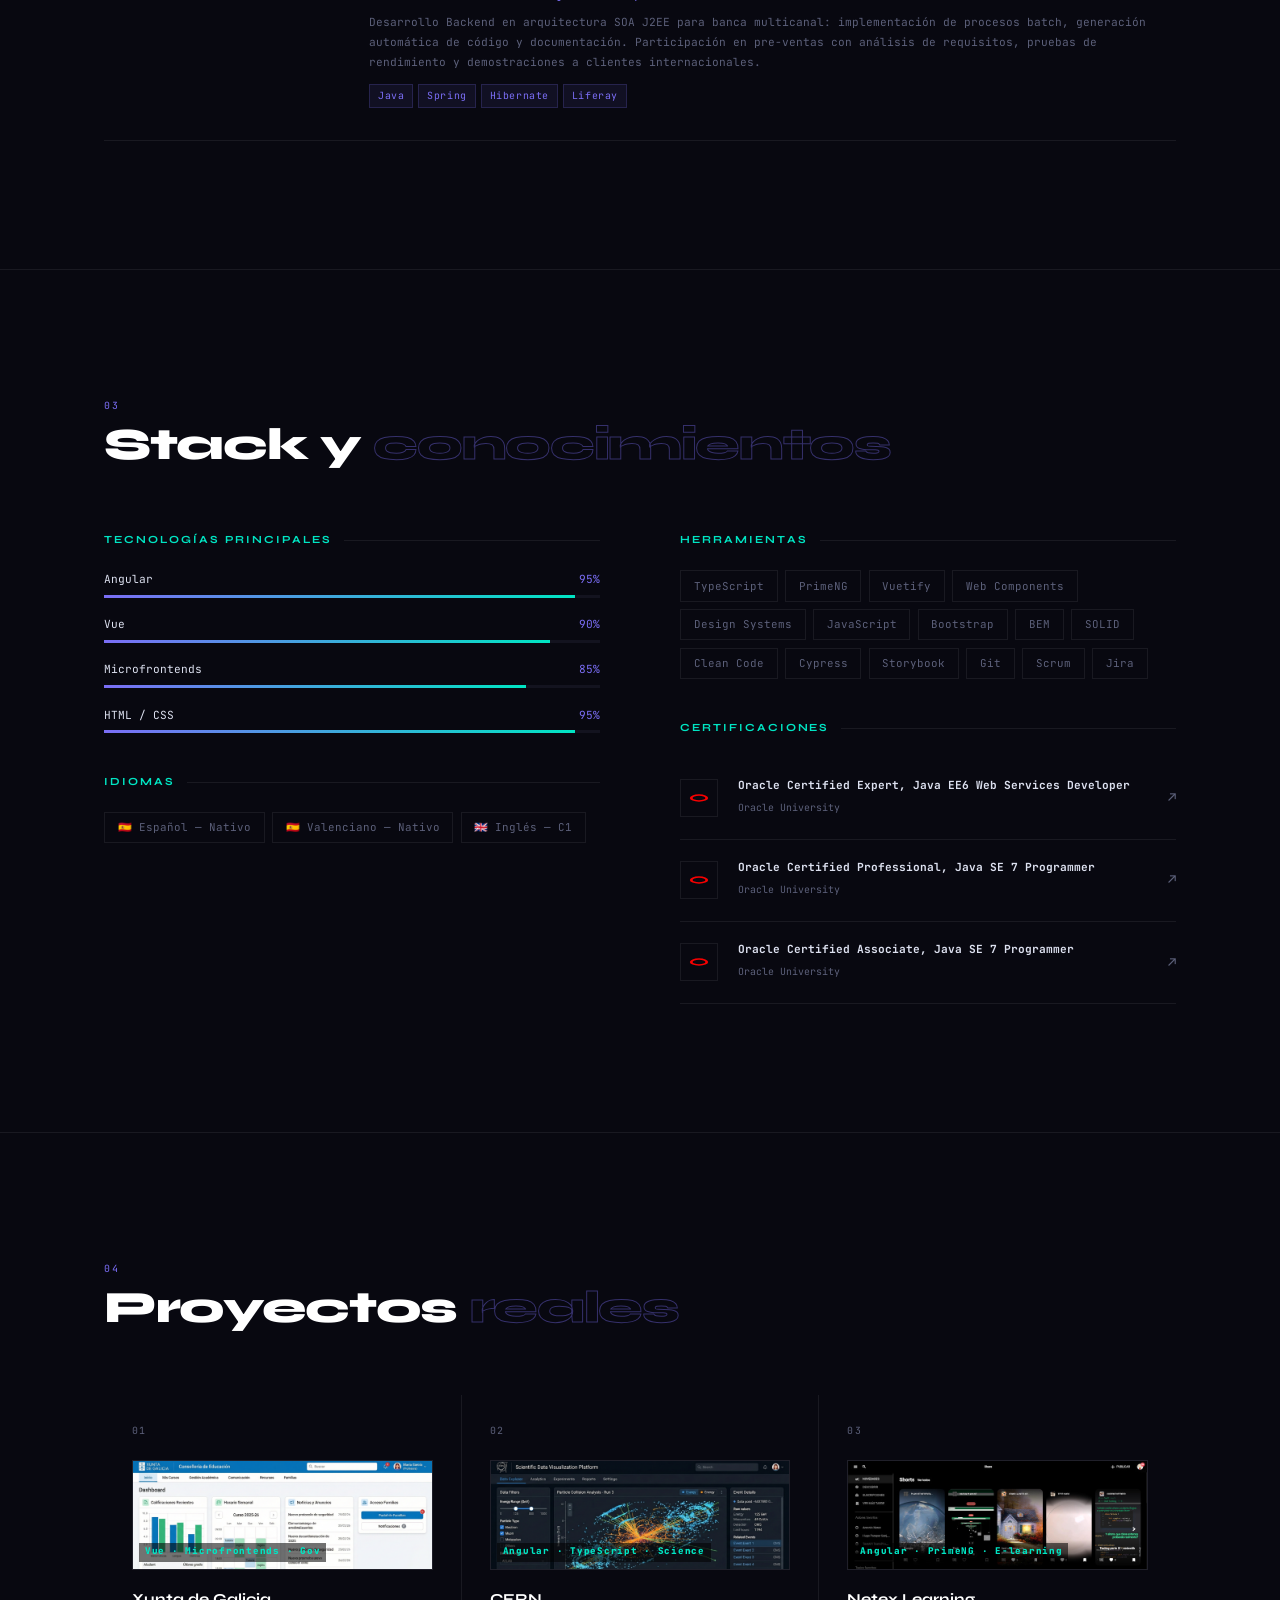
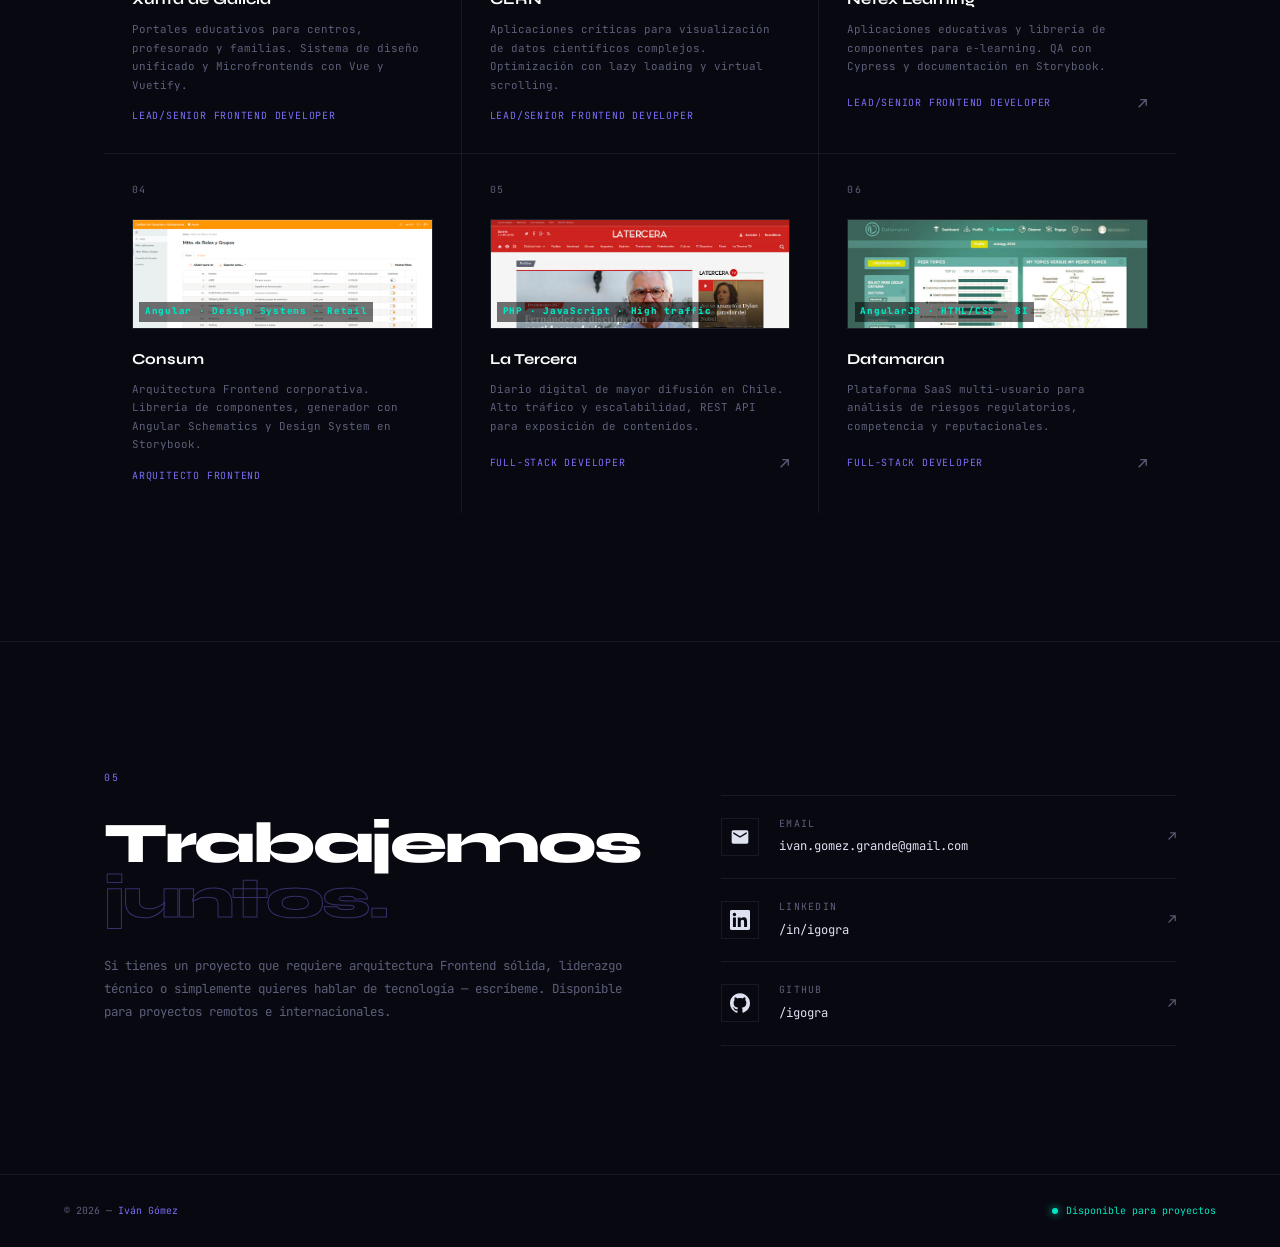
==== commit d60b6521: "Actualiza CV" ====
--- a/index-final.html
+++ b/index-final.html
@@ -74,10 +74,9 @@
   transition: background 0.35s;
 }
 .nav-logo {
-  font-family: 'Syne', sans-serif; font-weight: 800;
-  font-size: 1.1rem; color: var(--bright); text-decoration: none;
-}
-.nav-logo span { color: var(--accent); }
+  display: flex; align-items: center; text-decoration: none;
+}
+.nav-logo img { height: 2rem; width: auto; display: block; }
 .nav-links {
   display: flex; gap: 1.75rem; list-style: none; align-items: center;
 }
@@ -389,14 +388,24 @@
 }
 .chip:hover { border-color: var(--accent); color: var(--accent); background: rgba(123,110,246,0.05); }
 .certs-list { display: flex; flex-direction: column; }
-.cert-item { display: flex; align-items: center; gap: 1rem; padding: 0.9rem 0; border-bottom: 1px solid var(--border); }
+.cert-item {
+  display: flex; align-items: center; gap: 1.25rem;
+  padding: 1.25rem 0; border-bottom: 1px solid var(--border);
+  text-decoration: none; color: inherit; transition: padding-left 0.25s;
+}
+.cert-item:hover { padding-left: 0.5rem; }
 .cert-icon {
-  width: 34px; height: 34px; flex-shrink: 0;
-  background: rgba(255,120,50,0.1); border: 1px solid rgba(255,120,50,0.25);
-  display: flex; align-items: center; justify-content: center; font-size: 1rem;
-}
+  width: 38px; height: 38px; flex-shrink: 0;
+  border: 1px solid var(--border);
+  display: flex; align-items: center; justify-content: center;
+  font-size: 1rem; transition: border-color 0.2s, background 0.2s;
+}
+.cert-item:hover .cert-icon { border-color: var(--accent); background: rgba(123,110,246,0.08); }
+.cert-icon svg { width: 22px; height: 22px; flex-shrink: 0; }
 .cert-text strong { display: block; color: var(--text); font-size: 0.7rem; line-height: 1.4; margin-bottom: 0.1rem; }
 .cert-text span { color: var(--muted); font-size: 0.62rem; }
+.cert-arrow { margin-left: auto; color: var(--muted); transition: color 0.2s, transform 0.2s; }
+.cert-item:hover .cert-arrow { color: var(--accent2); transform: translate(3px,-3px); }
 
 /* ── PROJECTS ───────────────────────────────────── */
 .projects-grid { display: grid; grid-template-columns: repeat(3,1fr); gap: 1px; background: var(--border); }
@@ -423,6 +432,8 @@
   font-weight: 800; color: rgba(123,110,246,0.12); letter-spacing: -0.05em;
   transition: background 0.35s, border-color 0.35s;
 }
+.project-thumb img { position: absolute; inset: 0; width: 100%; height: 100%; object-fit: cover; object-position: top center; display: block; }
+.project-thumb .plabel { z-index: 1; }
 body.light .project-thumb { color: rgba(90,79,207,0.1); }
 .project-thumb .plabel {
   position: absolute; bottom: 0.4rem; left: 0.4rem;
@@ -465,7 +476,10 @@
   border: 1px solid var(--border);
   display: flex; align-items: center; justify-content: center;
   font-size: 1rem; transition: border-color 0.2s, background 0.2s;
-}
+  color: var(--text);
+}
+.channel-icon svg { width: 20px; height: 20px; flex-shrink: 0; }
+.channel-icon svg path { fill: currentColor; }
 .channel:hover .channel-icon { border-color: var(--accent); background: rgba(123,110,246,0.08); }
 .channel-label { display: block; font-size: 0.62rem; color: var(--muted); text-transform: uppercase; letter-spacing: 0.13em; margin-bottom: 0.1rem; }
 .channel-value { color: var(--text); font-size: 0.76rem; }
@@ -551,7 +565,7 @@
 <div class="cursor-ring" id="cursorRing"></div>
 
 <nav>
-  <a href="#home" class="nav-logo">IG<span>.</span></a>
+  <a href="#home" class="nav-logo"><img src="img/logo.png" alt="IG"></a>
   <ul class="nav-links">
     <li><a href="#sobre-mi"><span data-lang="es" class="active">Sobre mí</span><span data-lang="en">About</span></a></li>
     <li><a href="#experiencia"><span data-lang="es" class="active">Experiencia</span><span data-lang="en">Experience</span></a></li>
@@ -769,9 +783,9 @@
       </div>
       <div class="skill-cat"><span data-lang="es" class="active">Certificaciones</span><span data-lang="en">Certifications</span></div>
       <div class="certs-list">
-        <div class="cert-item"><div class="cert-icon">☕</div><div class="cert-text"><strong>Oracle Certified Expert, Java EE6 Web Services Developer</strong><span>Oracle University</span></div></div>
-        <div class="cert-item"><div class="cert-icon">☕</div><div class="cert-text"><strong>Oracle Certified Professional, Java SE 7 Programmer</strong><span>Oracle University</span></div></div>
-        <div class="cert-item"><div class="cert-icon">☕</div><div class="cert-text"><strong>Oracle Certified Associate, Java SE 7 Programmer</strong><span>Oracle University</span></div></div>
+        <a href="https://www.youracclaim.com/badges/12c20a96-fcdf-4d79-a179-808a439933ea" target="_blank" class="cert-item"><div class="cert-icon"><svg xmlns="http://www.w3.org/2000/svg" viewBox="0 0 24 24" fill="#F80000" fill-rule="evenodd"><path d="M2 12A10 4 0 0 1 22 12A10 4 0 0 1 2 12zM5 12A7 2.5 0 0 1 19 12A7 2.5 0 0 1 5 12z"/></svg></div><div class="cert-text"><strong>Oracle Certified Expert, Java EE6 Web Services Developer</strong><span>Oracle University</span></div><span class="cert-arrow">↗</span></a>
+        <a href="https://www.youracclaim.com/badges/34f85326-6b71-4a96-ae4d-adc66c75ab25" target="_blank" class="cert-item"><div class="cert-icon"><svg xmlns="http://www.w3.org/2000/svg" viewBox="0 0 24 24" fill="#F80000" fill-rule="evenodd"><path d="M2 12A10 4 0 0 1 22 12A10 4 0 0 1 2 12zM5 12A7 2.5 0 0 1 19 12A7 2.5 0 0 1 5 12z"/></svg></div><div class="cert-text"><strong>Oracle Certified Professional, Java SE 7 Programmer</strong><span>Oracle University</span></div><span class="cert-arrow">↗</span></a>
+        <a href="https://www.youracclaim.com/badges/6e33c0c1-54f0-4823-a785-d1ccceef9b29" target="_blank" class="cert-item"><div class="cert-icon"><svg xmlns="http://www.w3.org/2000/svg" viewBox="0 0 24 24" fill="#F80000" fill-rule="evenodd"><path d="M2 12A10 4 0 0 1 22 12A10 4 0 0 1 2 12zM5 12A7 2.5 0 0 1 19 12A7 2.5 0 0 1 5 12z"/></svg></div><div class="cert-text"><strong>Oracle Certified Associate, Java SE 7 Programmer</strong><span>Oracle University</span></div><span class="cert-arrow">↗</span></a>
       </div>
     </div>
   </div>
@@ -786,45 +800,45 @@
   <div class="projects-grid">
     <div class="project-card reveal">
       <div class="project-num">01</div>
-      <div class="project-thumb">XG<span class="plabel">Vue · Microfrontends · Gov</span></div>
+      <div class="project-thumb"><img src="img/xunta.png" alt="Xunta de Galicia"><span class="plabel">Vue · Microfrontends · Gov</span></div>
       <div class="project-name">Xunta de Galicia</div>
       <div class="project-desc"><span data-lang="es" class="active">Portales educativos para centros, profesorado y familias. Sistema de diseño unificado y Microfrontends con Vue y Vuetify.</span><span data-lang="en">Educational portals for schools, teachers and families. Unified Design System and Microfrontends with Vue and Vuetify.</span></div>
-      <div class="project-foot"><span class="project-role"><span data-lang="es" class="active">Arquitecto Frontend</span><span data-lang="en">Frontend Architect</span></span></div>
+      <div class="project-foot"><span class="project-role">Lead/Senior Frontend Developer</span></div>
     </div>
     <div class="project-card reveal">
       <div class="project-num">02</div>
-      <div class="project-thumb">⚛<span class="plabel">Angular · TypeScript · Science</span></div>
+      <div class="project-thumb"><img src="img/cern.png" alt="CERN"><span class="plabel">Angular · TypeScript · Science</span></div>
       <div class="project-name">CERN</div>
       <div class="project-desc"><span data-lang="es" class="active">Aplicaciones críticas para visualización de datos científicos complejos. Optimización con lazy loading y virtual scrolling.</span><span data-lang="en">Mission-critical applications for complex scientific data visualization. Optimized with lazy loading and virtual scrolling.</span></div>
-      <div class="project-foot"><span class="project-role">Lead Developer</span><a href="https://home.cern" target="_blank" class="project-link">↗</a></div>
+      <div class="project-foot"><span class="project-role">Lead/Senior Frontend Developer</span></div>
     </div>
     <div class="project-card reveal">
       <div class="project-num">03</div>
-      <div class="project-thumb">CS<span class="plabel">Angular · Design System</span></div>
+      <div class="project-thumb"><img src="img/netex.jpg" alt="Netex Learning"><span class="plabel">Angular · PrimeNG · E-learning</span></div>
+      <div class="project-name">Netex Learning</div>
+      <div class="project-desc"><span data-lang="es" class="active">Aplicaciones educativas y librería de componentes para e-learning. QA con Cypress y documentación en Storybook.</span><span data-lang="en">Educational applications and component library for e-learning. QA with Cypress and documentation in Storybook.</span></div>
+      <div class="project-foot"><span class="project-role">Lead/Senior Frontend Developer</span><a href="https://www.netexlearning.com/" target="_blank" class="project-link">↗</a></div>
+    </div>
+    <div class="project-card reveal">
+      <div class="project-num">04</div>
+      <div class="project-thumb"><img src="img/consum.jpg" alt="Consum"><span class="plabel">Angular · Design Systems · Retail</span></div>
       <div class="project-name">Consum</div>
       <div class="project-desc"><span data-lang="es" class="active">Arquitectura Frontend corporativa. Librería de componentes, generador con Angular Schematics y Design System en Storybook.</span><span data-lang="en">Corporate Frontend architecture. Component library, Angular Schematics generator and Design System in Storybook.</span></div>
       <div class="project-foot"><span class="project-role"><span data-lang="es" class="active">Arquitecto Frontend</span><span data-lang="en">Frontend Architect</span></span></div>
     </div>
     <div class="project-card reveal">
-      <div class="project-num">04</div>
-      <div class="project-thumb">LT<span class="plabel">PHP · REST API · High traffic</span></div>
+      <div class="project-num">05</div>
+      <div class="project-thumb"><img src="img/latercera.jpg" alt="La Tercera"><span class="plabel">PHP · JavaScript · High traffic</span></div>
       <div class="project-name">La Tercera</div>
       <div class="project-desc"><span data-lang="es" class="active">Diario digital de mayor difusión en Chile. Alto tráfico y escalabilidad, REST API para exposición de contenidos.</span><span data-lang="en">Chile's highest-circulation digital newspaper. High traffic, scalability and REST API for content exposure.</span></div>
       <div class="project-foot"><span class="project-role">Full-Stack Developer</span><a href="https://www.latercera.com/" target="_blank" class="project-link">↗</a></div>
     </div>
     <div class="project-card reveal">
-      <div class="project-num">05</div>
-      <div class="project-thumb">DM<span class="plabel">AngularJS · SaaS · BI</span></div>
+      <div class="project-num">06</div>
+      <div class="project-thumb"><img src="img/datamaran.jpg" alt="Datamaran"><span class="plabel">AngularJS · HTML/CSS · BI</span></div>
       <div class="project-name">Datamaran</div>
       <div class="project-desc"><span data-lang="es" class="active">Plataforma SaaS multi-usuario para análisis de riesgos regulatorios, competencia y reputacionales.</span><span data-lang="en">Multi-user SaaS platform for regulatory, competitive and reputational risk analysis.</span></div>
       <div class="project-foot"><span class="project-role">Full-Stack Developer</span><a href="https://www.datamaran.com/" target="_blank" class="project-link">↗</a></div>
-    </div>
-    <div class="project-card reveal">
-      <div class="project-num">06</div>
-      <div class="project-thumb">NX<span class="plabel">Angular · Cypress · e-learning</span></div>
-      <div class="project-name">Netex Learning</div>
-      <div class="project-desc"><span data-lang="es" class="active">Aplicaciones educativas y librería de componentes para e-learning. QA con Cypress y documentación en Storybook.</span><span data-lang="en">Educational applications and component library for e-learning. QA with Cypress and documentation in Storybook.</span></div>
-      <div class="project-foot"><span class="project-role">Lead Developer</span><a href="https://www.netexlearning.com/" target="_blank" class="project-link">↗</a></div>
     </div>
   </div>
 </div>
@@ -840,9 +854,9 @@
       <p class="contact-sub"><span data-lang="es" class="active">Si tienes un proyecto que requiere arquitectura Frontend sólida, liderazgo técnico o simplemente quieres hablar de tecnología — escríbeme. Disponible para proyectos remotos e internacionales.</span><span data-lang="en">If you have a project that requires solid Frontend architecture, technical leadership, or simply want to talk tech — reach out. Available for remote and international projects.</span></p>
     </div>
     <div class="channels">
-      <a href="mailto:ivan.gomez.grande@gmail.com" class="channel"><div class="channel-icon">✉</div><div><span class="channel-label">Email</span><span class="channel-value">ivan.gomez.grande@gmail.com</span></div><span class="channel-arrow">↗</span></a>
-      <a href="https://es.linkedin.com/in/igogra" target="_blank" class="channel"><div class="channel-icon">in</div><div><span class="channel-label">LinkedIn</span><span class="channel-value">/in/igogra</span></div><span class="channel-arrow">↗</span></a>
-      <a href="https://github.com/igogra" target="_blank" class="channel"><div class="channel-icon">⌥</div><div><span class="channel-label">GitHub</span><span class="channel-value">/igogra</span></div><span class="channel-arrow">↗</span></a>
+      <a href="mailto:ivan.gomez.grande@gmail.com" class="channel"><div class="channel-icon"><svg xmlns="http://www.w3.org/2000/svg" viewBox="0 0 24 24" fill="currentColor"><path d="M20 4H4c-1.1 0-2 .9-2 2v12c0 1.1.9 2 2 2h16c1.1 0 2-.9 2-2V6c0-1.1-.9-2-2-2zm0 4l-8 5-8-5V6l8 5 8-5v2z"/></svg></div><div><span class="channel-label">Email</span><span class="channel-value">ivan.gomez.grande@gmail.com</span></div><span class="channel-arrow">↗</span></a>
+      <a href="https://es.linkedin.com/in/igogra" target="_blank" class="channel"><div class="channel-icon"><svg xmlns="http://www.w3.org/2000/svg" viewBox="0 0 24 24" fill="currentColor"><path d="M20.447 20.452h-3.554v-5.569c0-1.328-.027-3.037-1.852-3.037-1.853 0-2.136 1.445-2.136 2.939v5.667H9.351V9h3.414v1.561h.046c.477-.9 1.637-1.85 3.37-1.85 3.601 0 4.267 2.37 4.267 5.455v6.286zM5.337 7.433c-1.144 0-2.063-.926-2.063-2.065 0-1.138.92-2.063 2.063-2.063 1.14 0 2.064.925 2.064 2.063 0 1.139-.925 2.065-2.064 2.065zm1.782 13.019H3.555V9h3.564v11.452zM22.225 0H1.771C.792 0 0 .774 0 1.729v20.542C0 23.227.792 24 1.771 24h20.451C23.2 24 24 23.227 24 22.271V1.729C24 .774 23.2 0 22.222 0h.003z"/></svg></div><div><span class="channel-label">LinkedIn</span><span class="channel-value">/in/igogra</span></div><span class="channel-arrow">↗</span></a>
+      <a href="https://github.com/igogra" target="_blank" class="channel"><div class="channel-icon"><svg xmlns="http://www.w3.org/2000/svg" viewBox="0 0 24 24" fill="currentColor"><path d="M12 .297c-6.63 0-12 5.373-12 12 0 5.303 3.438 9.8 8.205 11.385.6.113.82-.258.82-.577 0-.285-.01-1.04-.015-2.04-3.338.724-4.042-1.61-4.042-1.61C4.422 18.07 3.633 17.7 3.633 17.7c-1.087-.744.084-.729.084-.729 1.205.084 1.838 1.236 1.838 1.236 1.07 1.835 2.809 1.305 3.495.998.108-.776.417-1.305.76-1.605-2.665-.3-5.466-1.332-5.466-5.93 0-1.31.465-2.38 1.235-3.22-.135-.303-.54-1.523.105-3.176 0 0 1.005-.322 3.3 1.23.96-.267 1.98-.399 3-.405 1.02.006 2.04.138 3 .405 2.28-1.552 3.285-1.23 3.285-1.23.645 1.653.24 2.873.12 3.176.765.84 1.23 1.91 1.23 3.22 0 4.61-2.805 5.625-5.475 5.92.42.36.81 1.096.81 2.22 0 1.606-.015 2.896-.015 3.286 0 .315.21.69.825.57C20.565 22.092 24 17.592 24 12.297c0-6.63-5.373-12-12-12"/></svg></div><div><span class="channel-label">GitHub</span><span class="channel-value">/igogra</span></div><span class="channel-arrow">↗</span></a>
     </div>
   </div>
 </div>
@@ -910,7 +924,7 @@
   requestAnimationFrame(animRing);
 }
 animRing();
-document.querySelectorAll('a, button, .chip, .stat-cell, .project-card, .timeline-item, .channel').forEach(function(el) {
+document.querySelectorAll('a, button, .chip, .stat-cell, .project-card, .timeline-item, .channel, .cert-item').forEach(function(el) {
   el.addEventListener('mouseenter', function() {
     if (cursor) { cursor.style.width = '20px'; cursor.style.height = '20px'; }
     if (cursorRing) { cursorRing.style.width = '50px'; cursorRing.style.height = '50px'; cursorRing.style.borderColor = 'rgba(0,229,195,0.7)'; }
